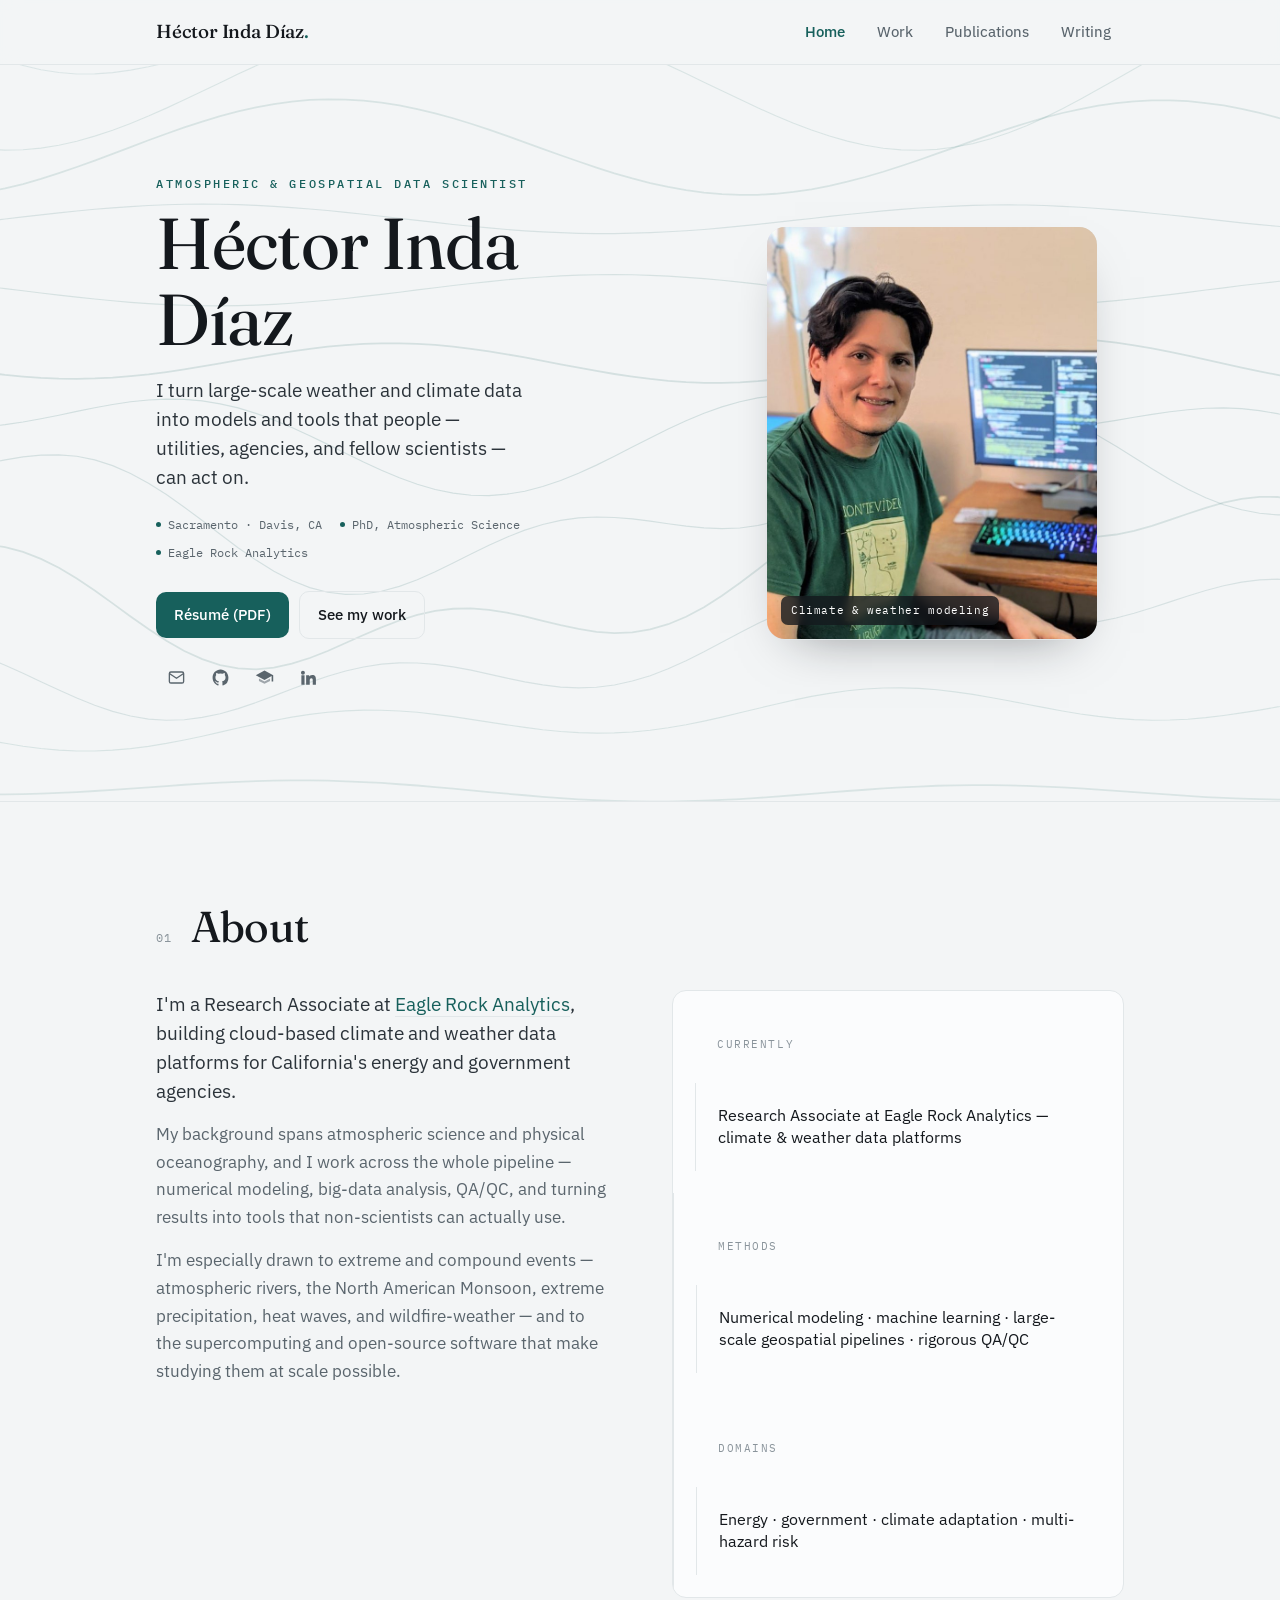
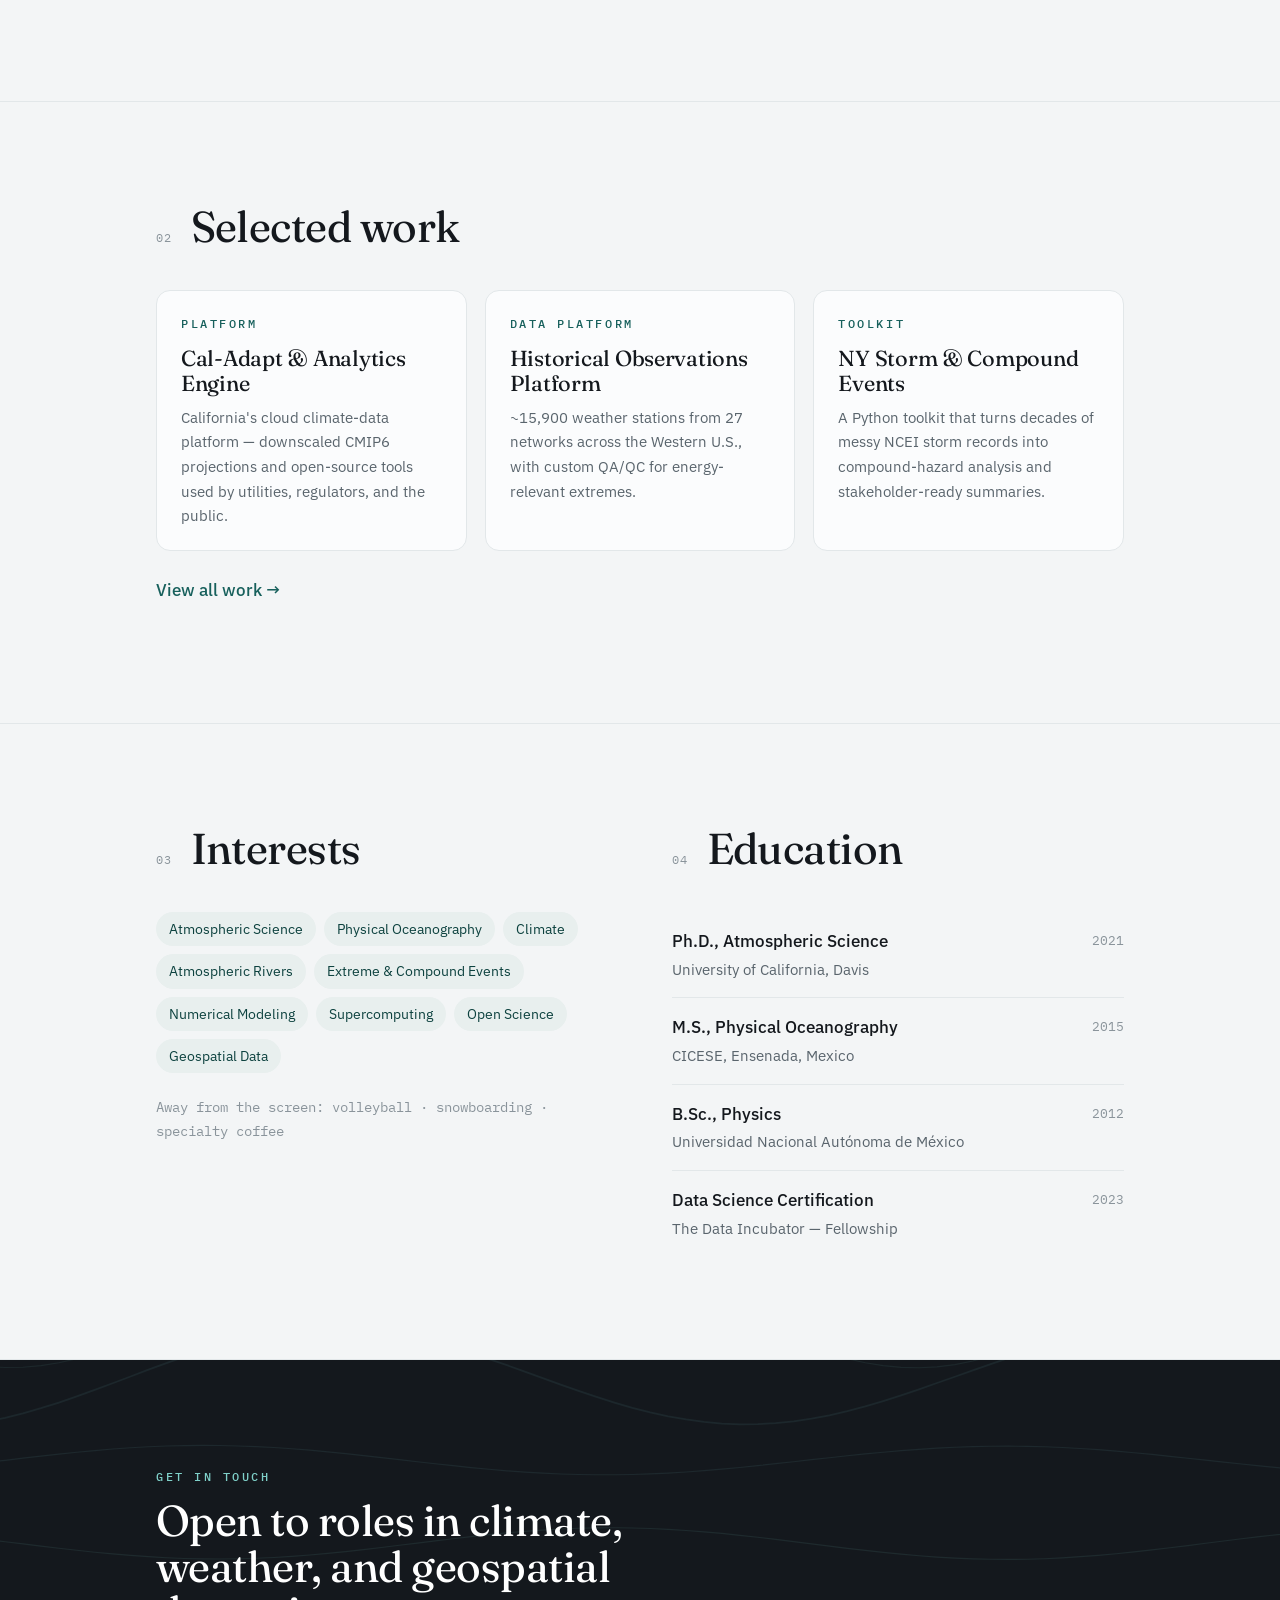
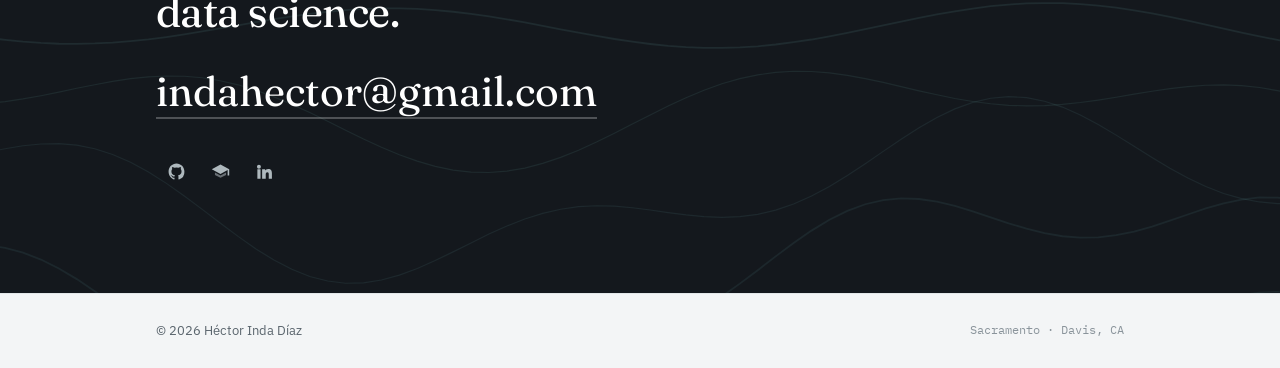
==== index.html @ b04f6b00 "Initial commit: personal site" ====
<!DOCTYPE html>
<html lang="en">
<head>
<meta charset="utf-8">
<meta name="viewport" content="width=device-width, initial-scale=1">
<title>Héctor Inda Díaz — Atmospheric &amp; Geospatial Data Scientist</title>
<meta name="description" content="Héctor Inda Díaz is an atmospheric and geospatial data scientist building climate and weather data platforms, numerical models, and decision tools.">
<link rel="icon" href="assets/favicon.png">
<link rel="preconnect" href="https://fonts.googleapis.com">
<link rel="preconnect" href="https://fonts.gstatic.com" crossorigin>
<link href="https://fonts.googleapis.com/css2?family=Fraunces:opsz,wght@9..144,380;9..144,460;9..144,560&family=IBM+Plex+Mono:wght@400;500&family=IBM+Plex+Sans:wght@400;450;500;600&display=swap" rel="stylesheet">
<script>document.documentElement.classList.add('js');</script>
<link rel="stylesheet" href="styles.css">
</head>
<body>
<a class="skip" href="#main">Skip to content</a>

<header class="nav">
  <div class="nav-in">
    <a class="brand" href="index.html">Héctor Inda Díaz<span class="dot">.</span></a>
    <button class="nav-toggle" aria-label="Menu" aria-expanded="false" aria-controls="navlinks"><span></span></button>
    <nav><ul class="nav-links" id="navlinks">
      <li><a href="index.html">Home</a></li>
      <li><a href="work.html">Work</a></li>
      <li><a href="publications.html">Publications</a></li>
      <li><a href="writing.html">Writing</a></li>
    </ul></nav>
  </div>
</header>

<main id="main">

  <!-- HERO -->
  <section class="hero">
    <svg class="hero-contours js-contours" data-stroke="#17605c" data-opacity="0.15" data-lines="15" aria-hidden="true"></svg>
    <div class="wrap hero-in">
      <div class="hero-copy">
        <span class="eyebrow">Atmospheric &amp; Geospatial Data Scientist</span>
        <h1>Héctor Inda Díaz</h1>
        <p class="lead">I turn large-scale weather and climate data into models and tools that people — utilities, agencies, and fellow scientists — can act on.</p>
        <div class="hero-meta">
          <span>Sacramento · Davis, CA</span>
          <span>PhD, Atmospheric Science</span>
          <span>Eagle Rock Analytics</span>
        </div>
        <div class="actions">
          <a class="btn btn-primary" href="assets/Resume_IndaDiaz.pdf" target="_blank" rel="noopener">Résumé (PDF)</a>
          <a class="btn btn-ghost" href="work.html">See my work</a>
        </div>
        <div class="iconrow">
          <a href="mailto:indahector@gmail.com" aria-label="Email" title="Email">
            <svg viewBox="0 0 24 24" fill="none" stroke="currentColor" stroke-width="1.7"><rect x="3" y="5" width="18" height="14" rx="2"/><path d="m3 7 9 6 9-6"/></svg>
          </a>
          <a href="https://github.com/indahector" target="_blank" rel="noopener" aria-label="GitHub" title="GitHub">
            <svg viewBox="0 0 24 24" fill="currentColor"><path d="M12 2C6.48 2 2 6.58 2 12.25c0 4.53 2.87 8.37 6.84 9.73.5.1.68-.22.68-.49 0-.24-.01-.88-.01-1.73-2.78.62-3.37-1.37-3.37-1.37-.46-1.18-1.11-1.5-1.11-1.5-.91-.64.07-.62.07-.62 1 .07 1.53 1.06 1.53 1.06.89 1.57 2.34 1.12 2.91.86.09-.66.35-1.12.63-1.38-2.22-.26-4.56-1.14-4.56-5.07 0-1.12.39-2.03 1.03-2.75-.1-.26-.45-1.3.1-2.71 0 0 .84-.28 2.75 1.05a9.3 9.3 0 0 1 5 0c1.91-1.33 2.75-1.05 2.75-1.05.55 1.41.2 2.45.1 2.71.64.72 1.03 1.63 1.03 2.75 0 3.94-2.34 4.81-4.57 5.06.36.32.68.94.68 1.9 0 1.37-.01 2.48-.01 2.82 0 .27.18.6.69.49A10.02 10.02 0 0 0 22 12.25C22 6.58 17.52 2 12 2Z"/></svg>
          </a>
          <a href="https://scholar.google.com/citations?user=MBdNFm0AAAAJ" target="_blank" rel="noopener" aria-label="Google Scholar" title="Google Scholar">
            <svg viewBox="0 0 24 24" fill="currentColor"><path d="M12 3 1 9l11 6 9-4.91V17h2V9L12 3Z"/><path d="M5 13.18v3.32L12 20l7-3.5v-3.32L12 17l-7-3.82Z" opacity=".55"/></svg>
          </a>
          <a href="https://www.linkedin.com/in/indahector" target="_blank" rel="noopener" aria-label="LinkedIn" title="LinkedIn">
            <svg viewBox="0 0 24 24" fill="currentColor"><path d="M4.98 3.5a2.5 2.5 0 1 1 0 5 2.5 2.5 0 0 1 0-5ZM3 9h4v12H3V9Zm6 0h3.8v1.64h.05c.53-.95 1.83-1.95 3.76-1.95 4.02 0 4.76 2.5 4.76 5.76V21h-4v-5.3c0-1.27-.02-2.9-1.77-2.9-1.77 0-2.04 1.38-2.04 2.8V21H9V9Z"/></svg>
          </a>
        </div>
      </div>
      <div class="portrait">
        <div class="portrait-frame">
          <img src="assets/hector.jpg" alt="Héctor Inda Díaz at his workstation with atmospheric data on screen" width="720" height="900">
          <span class="tag">Climate &amp; weather modeling</span>
        </div>
      </div>
    </div>
  </section>

  <!-- ABOUT -->
  <section class="section" id="about">
    <div class="wrap">
      <div class="sec-head reveal"><span class="idx">01</span><h2>About</h2></div>
      <div class="two-up">
        <div class="reveal">
          <p class="lead" style="max-width:46ch;color:#2b333a">I'm a Research Associate at <a href="https://www.eaglerockanalytics.com/" target="_blank" rel="noopener" style="color:var(--current);text-decoration:none;border-bottom:1px solid var(--mist)">Eagle Rock Analytics</a>, building cloud-based climate and weather data platforms for California's energy and government agencies.</p>
          <p style="color:var(--slate);margin-top:6px">My background spans atmospheric science and physical oceanography, and I work across the whole pipeline — numerical modeling, big-data analysis, QA/QC, and turning results into tools that non-scientists can actually use.</p>
          <p style="color:var(--slate)">I'm especially drawn to extreme and compound events — atmospheric rivers, the North American Monsoon, extreme precipitation, heat waves, and wildfire-weather — and to the supercomputing and open-source software that make studying them at scale possible.</p>
        </div>
        <div class="reveal">
          <div class="focus-list" style="grid-template-columns:1fr">
            <div>
              <div class="k">Currently</div>
              <div class="v">Research Associate at Eagle Rock Analytics — climate &amp; weather data platforms</div>
            </div>
            <div>
              <div class="k">Methods</div>
              <div class="v">Numerical modeling · machine learning · large-scale geospatial pipelines · rigorous QA/QC</div>
            </div>
            <div>
              <div class="k">Domains</div>
              <div class="v">Energy · government · climate adaptation · multi-hazard risk</div>
            </div>
          </div>
        </div>
      </div>
    </div>
  </section>

  <!-- SELECTED WORK -->
  <section class="section" id="work">
    <div class="wrap">
      <div class="sec-head reveal"><span class="idx">02</span><h2>Selected work</h2></div>
      <div class="grid cols-3">
        <a class="card reveal" href="work.html#cal-adapt" style="text-decoration:none">
          <span class="eyebrow">Platform</span>
          <h3>Cal-Adapt &amp; Analytics Engine</h3>
          <p>California's cloud climate-data platform — downscaled CMIP6 projections and open-source tools used by utilities, regulators, and the public.</p>
        </a>
        <a class="card reveal" href="work.html#hist-obs" style="text-decoration:none">
          <span class="eyebrow">Data platform</span>
          <h3>Historical Observations Platform</h3>
          <p>~15,900 weather stations from 27 networks across the Western U.S., with custom QA/QC for energy-relevant extremes.</p>
        </a>
        <a class="card reveal" href="work.html#nyserda" style="text-decoration:none">
          <span class="eyebrow">Toolkit</span>
          <h3>NY Storm &amp; Compound Events</h3>
          <p>A Python toolkit that turns decades of messy NCEI storm records into compound-hazard analysis and stakeholder-ready summaries.</p>
        </a>
      </div>
      <p style="margin-top:26px" class="reveal"><a href="work.html" style="color:var(--current);text-decoration:none;font-weight:500">View all work →</a></p>
    </div>
  </section>

  <!-- INTERESTS + EDUCATION -->
  <section class="section">
    <div class="wrap two-up">
      <div class="reveal">
        <div class="sec-head"><span class="idx">03</span><h2>Interests</h2></div>
        <div class="tags">
          <span class="tag">Atmospheric Science</span>
          <span class="tag">Physical Oceanography</span>
          <span class="tag">Climate</span>
          <span class="tag">Atmospheric Rivers</span>
          <span class="tag">Extreme &amp; Compound Events</span>
          <span class="tag">Numerical Modeling</span>
          <span class="tag">Supercomputing</span>
          <span class="tag">Open Science</span>
          <span class="tag">Geospatial Data</span>
        </div>
        <p style="color:var(--slate-soft);font-size:.9rem;margin-top:22px" class="mono">Away from the screen: volleyball · snowboarding · specialty coffee</p>
      </div>
      <div class="reveal">
        <div class="sec-head"><span class="idx">04</span><h2>Education</h2></div>
        <div class="deflist">
          <div class="edu-item"><div><div class="deg">Ph.D., Atmospheric Science</div><div class="org">University of California, Davis</div></div><div class="yr">2021</div></div>
          <div class="edu-item"><div><div class="deg">M.S., Physical Oceanography</div><div class="org">CICESE, Ensenada, Mexico</div></div><div class="yr">2015</div></div>
          <div class="edu-item"><div><div class="deg">B.Sc., Physics</div><div class="org">Universidad Nacional Autónoma de México</div></div><div class="yr">2012</div></div>
          <div class="edu-item"><div><div class="deg">Data Science Certification</div><div class="org">The Data Incubator — Fellowship</div></div><div class="yr">2023</div></div>
        </div>
      </div>
    </div>
  </section>

  <!-- CONTACT -->
  <section class="section contact">
    <svg class="hero-contours js-contours" data-stroke="#7fd0c9" data-opacity="0.10" data-lines="13" aria-hidden="true"></svg>
    <div class="wrap" style="position:relative;z-index:2">
      <span class="eyebrow">Get in touch</span>
      <h2 style="margin:.5rem 0 1.4rem;max-width:18ch">Open to roles in climate, weather, and geospatial data science.</h2>
      <a class="maillink" href="mailto:indahector@gmail.com">indahector@gmail.com</a>
      <div class="iconrow" style="margin-top:26px">
        <a href="https://github.com/indahector" target="_blank" rel="noopener" aria-label="GitHub" title="GitHub"><svg viewBox="0 0 24 24" fill="currentColor"><path d="M12 2C6.48 2 2 6.58 2 12.25c0 4.53 2.87 8.37 6.84 9.73.5.1.68-.22.68-.49 0-.24-.01-.88-.01-1.73-2.78.62-3.37-1.37-3.37-1.37-.46-1.18-1.11-1.5-1.11-1.5-.91-.64.07-.62.07-.62 1 .07 1.53 1.06 1.53 1.06.89 1.57 2.34 1.12 2.91.86.09-.66.35-1.12.63-1.38-2.22-.26-4.56-1.14-4.56-5.07 0-1.12.39-2.03 1.03-2.75-.1-.26-.45-1.3.1-2.71 0 0 .84-.28 2.75 1.05a9.3 9.3 0 0 1 5 0c1.91-1.33 2.75-1.05 2.75-1.05.55 1.41.2 2.45.1 2.71.64.72 1.03 1.63 1.03 2.75 0 3.94-2.34 4.81-4.57 5.06.36.32.68.94.68 1.9 0 1.37-.01 2.48-.01 2.82 0 .27.18.6.69.49A10.02 10.02 0 0 0 22 12.25C22 6.58 17.52 2 12 2Z"/></svg></a>
        <a href="https://scholar.google.com/citations?user=MBdNFm0AAAAJ" target="_blank" rel="noopener" aria-label="Google Scholar" title="Google Scholar"><svg viewBox="0 0 24 24" fill="currentColor"><path d="M12 3 1 9l11 6 9-4.91V17h2V9L12 3Z"/><path d="M5 13.18v3.32L12 20l7-3.5v-3.32L12 17l-7-3.82Z" opacity=".55"/></svg></a>
        <a href="https://www.linkedin.com/in/indahector" target="_blank" rel="noopener" aria-label="LinkedIn" title="LinkedIn"><svg viewBox="0 0 24 24" fill="currentColor"><path d="M4.98 3.5a2.5 2.5 0 1 1 0 5 2.5 2.5 0 0 1 0-5ZM3 9h4v12H3V9Zm6 0h3.8v1.64h.05c.53-.95 1.83-1.95 3.76-1.95 4.02 0 4.76 2.5 4.76 5.76V21h-4v-5.3c0-1.27-.02-2.9-1.77-2.9-1.77 0-2.04 1.38-2.04 2.8V21H9V9Z"/></svg></a>
      </div>
    </div>
  </section>
</main>

<footer class="foot">
  <div class="wrap foot-in">
    <span>© <span data-year>2025</span> Héctor Inda Díaz</span>
    <span class="mono">Sacramento · Davis, CA</span>
  </div>
</footer>

<script src="script.js"></script>
</body>
</html>
---- styles.css ----
/* =========================================================================
   Héctor Inda Díaz — personal site
   Design: minimal/elegant, atmospheric. Signature = contour isolines.
   Type: Fraunces (display) · IBM Plex Sans (body) · IBM Plex Mono (labels)
   ========================================================================= */

:root{
  --ink:#14181d;
  --haze:#f3f5f6;        /* cool off-white page bg */
  --paper:#fbfcfd;       /* cards */
  --mist:#e2e7e9;        /* hairlines / fills */
  --slate:#5a656d;       /* secondary text */
  --slate-soft:#8a949b;  /* tertiary */
  --current:#17605c;     /* deep teal accent */
  --current-deep:#0d423f;
  --current-wash:#e8efee;

  --maxw:1080px;
  --gutter:clamp(20px, 5vw, 56px);

  --serif:"Fraunces", Georgia, "Times New Roman", serif;
  --sans:"IBM Plex Sans", system-ui, -apple-system, Segoe UI, Roboto, sans-serif;
  --mono:"IBM Plex Mono", ui-monospace, SFMono-Regular, Menlo, monospace;

  --r:14px;
  --ease:cubic-bezier(.22,.61,.36,1);
}

*,*::before,*::after{box-sizing:border-box}
html{-webkit-text-size-adjust:100%}
body{
  margin:0;
  background:var(--haze);
  color:var(--ink);
  font-family:var(--sans);
  font-size:clamp(15px,1.02vw + 12px,17px);
  line-height:1.62;
  font-feature-settings:"kern","liga";
  -webkit-font-smoothing:antialiased;
  text-rendering:optimizeLegibility;
}
img{max-width:100%;display:block}
a{color:inherit}

/* ---------- type ---------- */
h1,h2,h3{font-family:var(--serif);font-weight:430;line-height:1.06;letter-spacing:-.012em;margin:0}
h1{font-size:clamp(2.6rem,6.2vw,4.5rem)}
h2{font-size:clamp(1.9rem,3.6vw,2.7rem)}
h3{font-size:clamp(1.18rem,1.7vw,1.42rem);line-height:1.18}
p{margin:0 0 1rem}
.lead{font-size:clamp(1.12rem,1.5vw,1.4rem);line-height:1.5;color:#2b333a;max-width:34ch}

.eyebrow{
  font-family:var(--mono);
  font-size:.72rem;letter-spacing:.22em;text-transform:uppercase;
  color:var(--current);font-weight:500;
}
.mono{font-family:var(--mono)}

/* ---------- layout ---------- */
.wrap{max-width:var(--maxw);margin-inline:auto;padding-inline:var(--gutter)}
.section{padding-block:clamp(56px,8vw,108px);position:relative}
.section + .section{border-top:1px solid var(--mist)}

.sec-head{display:flex;align-items:baseline;gap:18px;margin-bottom:40px}
.sec-head .idx{font-family:var(--mono);font-size:.78rem;color:var(--slate-soft);letter-spacing:.1em;padding-top:.4em}
.sec-head h2{flex:1}

/* ---------- skip link + focus ---------- */
.skip{position:absolute;left:-9999px;top:0;background:var(--ink);color:#fff;padding:10px 16px;border-radius:0 0 8px 0;z-index:200}
.skip:focus{left:0}
a:focus-visible,button:focus-visible{outline:2.5px solid var(--current);outline-offset:3px;border-radius:3px}

/* ---------- nav ---------- */
.nav{position:sticky;top:0;z-index:100;background:color-mix(in srgb,var(--haze) 86%,transparent);backdrop-filter:blur(10px);border-bottom:1px solid var(--mist)}
.nav-in{display:flex;align-items:center;justify-content:space-between;height:64px;max-width:var(--maxw);margin-inline:auto;padding-inline:var(--gutter)}
.brand{font-family:var(--serif);font-size:1.18rem;letter-spacing:-.01em;text-decoration:none;font-weight:480}
.brand .dot{color:var(--current)}
.nav-links{display:flex;gap:6px;align-items:center;list-style:none;margin:0;padding:0}
.nav-links a{
  text-decoration:none;font-size:.92rem;color:var(--slate);
  padding:8px 13px;border-radius:8px;transition:color .2s,background .2s;
  font-weight:450;
}
.nav-links a:hover{color:var(--ink);background:var(--current-wash)}
.nav-links a.active{color:var(--current);font-weight:520}
.nav-toggle{display:none;background:none;border:1px solid var(--mist);border-radius:9px;width:42px;height:38px;cursor:pointer;align-items:center;justify-content:center}
.nav-toggle span{display:block;width:18px;height:1.6px;background:var(--ink);position:relative}
.nav-toggle span::before,.nav-toggle span::after{content:"";position:absolute;left:0;width:18px;height:1.6px;background:var(--ink)}
.nav-toggle span::before{top:-6px}.nav-toggle span::after{top:6px}

/* ---------- hero ---------- */
.hero{position:relative;overflow:clip;border-bottom:1px solid var(--mist)}
.hero-contours{position:absolute;inset:0;width:100%;height:100%;z-index:0;pointer-events:none}
.hero-in{position:relative;z-index:2;display:grid;grid-template-columns:1.15fr .85fr;gap:clamp(28px,5vw,72px);align-items:center;
  padding-block:clamp(54px,9vw,104px)}
.hero-copy{max-width:38ch}
.hero-copy h1{margin:.5rem 0 1.2rem}
.hero-meta{display:flex;flex-wrap:wrap;gap:8px 18px;font-family:var(--mono);font-size:.78rem;color:var(--slate);margin:1.4rem 0 1.8rem}
.hero-meta span{display:inline-flex;align-items:center;gap:7px}
.hero-meta span::before{content:"";width:5px;height:5px;border-radius:50%;background:var(--current)}

.actions{display:flex;flex-wrap:wrap;gap:10px;align-items:center}
.btn{display:inline-flex;align-items:center;gap:8px;text-decoration:none;font-size:.92rem;font-weight:500;
  padding:11px 18px;border-radius:10px;transition:transform .2s var(--ease),background .2s,border-color .2s,color .2s}
.btn-primary{background:var(--current);color:#fff}
.btn-primary:hover{background:var(--current-deep);transform:translateY(-1px)}
.btn-ghost{background:transparent;border:1px solid var(--mist);color:var(--ink)}
.btn-ghost:hover{border-color:var(--current);color:var(--current);transform:translateY(-1px)}

.iconrow{display:flex;gap:4px;margin-top:18px}
.iconrow a{display:inline-flex;align-items:center;justify-content:center;width:40px;height:40px;border-radius:9px;color:var(--slate);text-decoration:none;transition:color .2s,background .2s}
.iconrow a:hover{color:var(--current);background:var(--current-wash)}
.iconrow svg{width:19px;height:19px}

/* portrait */
.portrait{position:relative;justify-self:center}
.portrait-frame{position:relative;width:min(330px,80vw);aspect-ratio:4/5;border-radius:18px;overflow:hidden;
  box-shadow:0 1px 0 var(--mist),0 22px 50px -28px rgba(20,24,29,.5);background:var(--mist)}
.portrait-frame img{width:100%;height:100%;object-fit:cover}
.portrait .tag{position:absolute;left:14px;bottom:14px;z-index:3;background:color-mix(in srgb,var(--ink) 78%,transparent);
  color:#fff;font-family:var(--mono);font-size:.66rem;letter-spacing:.06em;padding:6px 10px;border-radius:7px;backdrop-filter:blur(4px)}

/* ---------- generic cards / grids ---------- */
.grid{display:grid;gap:18px}
.grid.cols-2{grid-template-columns:repeat(2,1fr)}
.grid.cols-3{grid-template-columns:repeat(3,1fr)}

.card{background:var(--paper);border:1px solid var(--mist);border-radius:var(--r);padding:24px 24px 22px;transition:border-color .25s,transform .25s var(--ease),box-shadow .25s}
.card:hover{border-color:#cdd6d8;transform:translateY(-2px);box-shadow:0 18px 40px -30px rgba(20,24,29,.5)}
.card .eyebrow{display:block;margin-bottom:12px}
.card h3{margin-bottom:8px}
.card p{color:var(--slate);font-size:.95rem;margin-bottom:0}

/* focus strip on home */
.focus-list{display:grid;grid-template-columns:repeat(3,1fr);gap:0;border:1px solid var(--mist);border-radius:var(--r);overflow:hidden;background:var(--paper)}
.focus-list div{padding:22px 22px}
.focus-list div + div{border-left:1px solid var(--mist)}
.focus-list .k{font-family:var(--mono);font-size:.7rem;letter-spacing:.14em;text-transform:uppercase;color:var(--slate-soft);margin-bottom:8px}
.focus-list .v{font-size:.98rem;color:var(--ink);line-height:1.4}

/* chips */
.chips{display:flex;flex-wrap:wrap;gap:7px;margin-top:14px}
.chip{font-family:var(--mono);font-size:.72rem;color:var(--slate);background:var(--haze);border:1px solid var(--mist);padding:4px 9px;border-radius:999px}

/* interests + education two-up */
.two-up{display:grid;grid-template-columns:1fr 1fr;gap:clamp(28px,5vw,64px)}
.deflist{margin:0}
.edu-item{display:flex;justify-content:space-between;gap:16px;padding:16px 0;border-top:1px solid var(--mist)}
.edu-item:first-child{border-top:none}
.edu-item .deg{font-weight:500}
.edu-item .org{color:var(--slate);font-size:.92rem;margin-top:2px}
.edu-item .yr{font-family:var(--mono);font-size:.8rem;color:var(--slate-soft);white-space:nowrap;padding-top:3px}

.tags{display:flex;flex-wrap:wrap;gap:8px}
.tag{font-size:.86rem;color:var(--current-deep);background:var(--current-wash);border-radius:999px;padding:6px 13px}

/* ---------- work entries ---------- */
.work-entry{display:grid;grid-template-columns:160px 1fr;gap:clamp(18px,3vw,40px);padding:30px 0;border-top:1px solid var(--mist)}
.work-entry:first-of-type{border-top:none}
.work-entry .meta .role{font-family:var(--mono);font-size:.72rem;letter-spacing:.1em;text-transform:uppercase;color:var(--current);margin-bottom:6px}
.work-entry .meta .org{font-size:.9rem;color:var(--slate)}
.work-entry .meta .yr{font-family:var(--mono);font-size:.78rem;color:var(--slate-soft);margin-top:4px}
.work-entry h3{margin-bottom:10px}
.work-entry .body p{color:var(--slate);font-size:.97rem}
.work-entry .links{display:flex;gap:16px;margin-top:12px;flex-wrap:wrap}
.work-entry .links a{font-size:.86rem;color:var(--current);text-decoration:none;border-bottom:1px solid transparent;transition:border-color .2s}
.work-entry .links a:hover{border-color:var(--current)}

/* ---------- publications ---------- */
.pub{display:grid;grid-template-columns:64px 1fr;gap:22px;padding:26px 0;border-top:1px solid var(--mist)}
.pub:first-of-type{border-top:none}
.pub .yr{font-family:var(--mono);font-size:.9rem;color:var(--current);padding-top:3px}
.pub .ttl{font-family:var(--serif);font-size:1.16rem;line-height:1.28;margin-bottom:6px}
.pub .authors{font-size:.92rem;color:var(--slate);margin-bottom:4px}
.pub .venue{font-size:.88rem;color:var(--slate-soft);font-style:italic}
.pub .links{margin-top:10px}
.pub .links a{font-family:var(--mono);font-size:.78rem;color:var(--current);text-decoration:none;border-bottom:1px solid var(--mist)}
.pub .links a:hover{border-color:var(--current)}
.pub .me{color:var(--ink);font-weight:600}

/* ---------- writing ---------- */
.note-card{display:block;text-decoration:none;background:var(--paper);border:1px solid var(--mist);border-radius:var(--r);padding:26px;transition:border-color .25s,transform .25s var(--ease)}
.note-card:hover{border-color:var(--current);transform:translateY(-2px)}
.note-card .k{font-family:var(--mono);font-size:.7rem;letter-spacing:.12em;text-transform:uppercase;color:var(--slate-soft);margin-bottom:14px;display:flex;justify-content:space-between}
.note-card h3{margin-bottom:8px}
.note-card p{color:var(--slate);font-size:.95rem;margin:0}
.callout{background:var(--current-wash);border:1px solid color-mix(in srgb,var(--current) 22%,var(--mist));border-radius:var(--r);padding:22px 24px;color:var(--current-deep);font-size:.96rem}

/* ---------- contact / footer ---------- */
.contact{background:var(--ink);color:var(--haze);position:relative;overflow:clip}
.contact .eyebrow{color:#7fd0c9}
.contact h2{color:#fff}
.contact a.maillink{font-family:var(--serif);font-size:clamp(1.6rem,4vw,2.6rem);color:#fff;text-decoration:none;border-bottom:2px solid rgba(255,255,255,.25);transition:border-color .25s}
.contact a.maillink:hover{border-color:#7fd0c9}
.contact .iconrow a{color:#aeb8bd}
.contact .iconrow a:hover{color:#fff;background:rgba(255,255,255,.08)}

.foot{border-top:1px solid var(--mist);background:var(--haze)}
.foot-in{display:flex;justify-content:space-between;gap:18px;flex-wrap:wrap;padding-block:26px;font-size:.82rem;color:var(--slate)}
.foot-in .mono{font-size:.76rem;color:var(--slate-soft)}

/* ---------- contour signature drift ---------- */
.js-contours{display:block}
.contour-group{transform-origin:center;animation:drift 26s ease-in-out infinite}
@keyframes drift{
  0%,100%{transform:translateX(-14px)}
  50%{transform:translateX(14px)}
}

/* ---------- reveal animation (progressive enhancement) ---------- */
.js .reveal{opacity:0;transform:translateY(16px);transition:opacity .7s var(--ease),transform .7s var(--ease)}
.js .reveal.in{opacity:1;transform:none}

/* ---------- responsive ---------- */
@media (max-width:860px){
  .hero-in{grid-template-columns:1fr;gap:38px}
  .portrait{order:-1;justify-self:start}
  .portrait-frame{width:min(280px,72vw)}
  .two-up{grid-template-columns:1fr;gap:34px}
  .grid.cols-3{grid-template-columns:1fr 1fr}
  .focus-list{grid-template-columns:1fr}
  .focus-list div + div{border-left:none;border-top:1px solid var(--mist)}
  .work-entry{grid-template-columns:1fr;gap:10px}
  .pub{grid-template-columns:1fr;gap:6px}
  .pub .yr{padding-top:0}
}
@media (max-width:600px){
  .nav-toggle{display:inline-flex}
  .nav-links{position:absolute;top:64px;left:0;right:0;flex-direction:column;align-items:stretch;gap:2px;
    background:var(--haze);border-bottom:1px solid var(--mist);padding:10px var(--gutter) 16px;display:none}
  .nav-links.open{display:flex}
  .nav-links a{padding:12px 12px}
  .grid.cols-2,.grid.cols-3{grid-template-columns:1fr}
}

@media (prefers-reduced-motion:reduce){
  *{animation:none!important;transition:none!important}
  .js .reveal{opacity:1;transform:none}
}
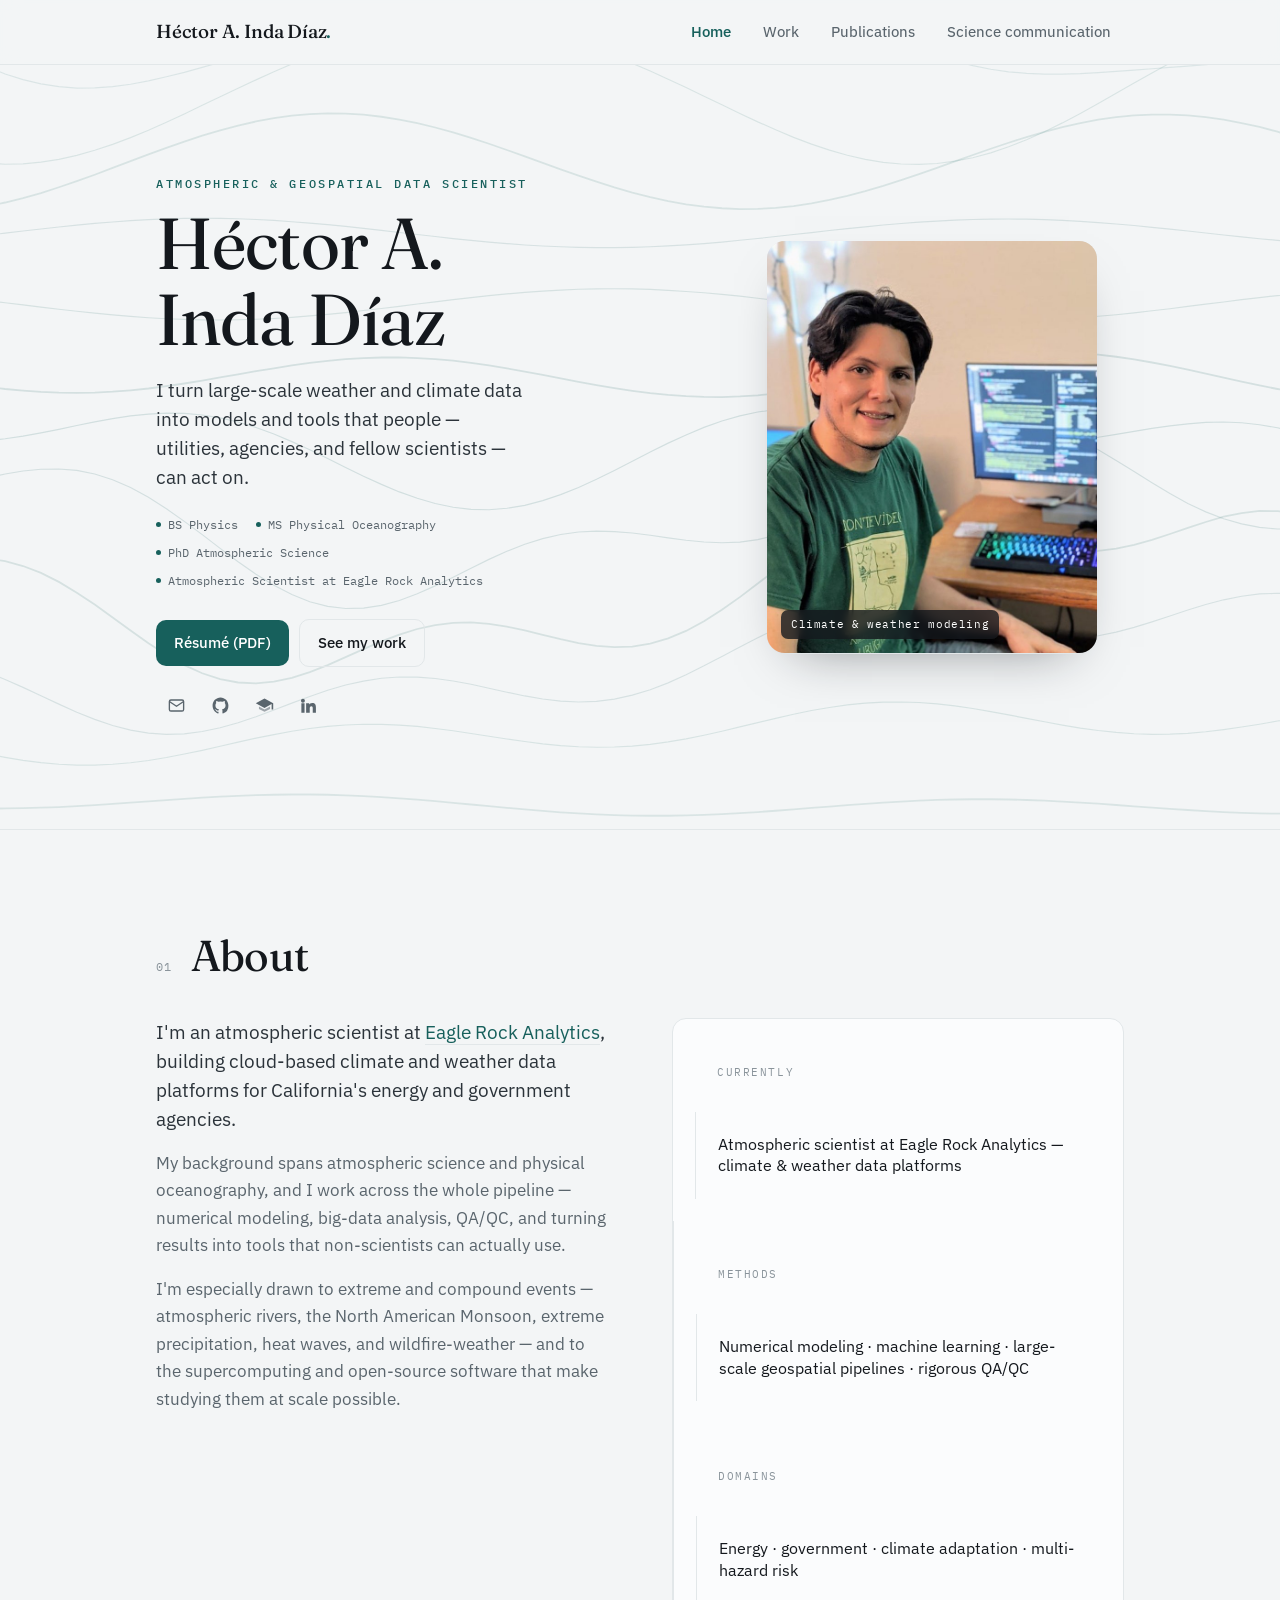
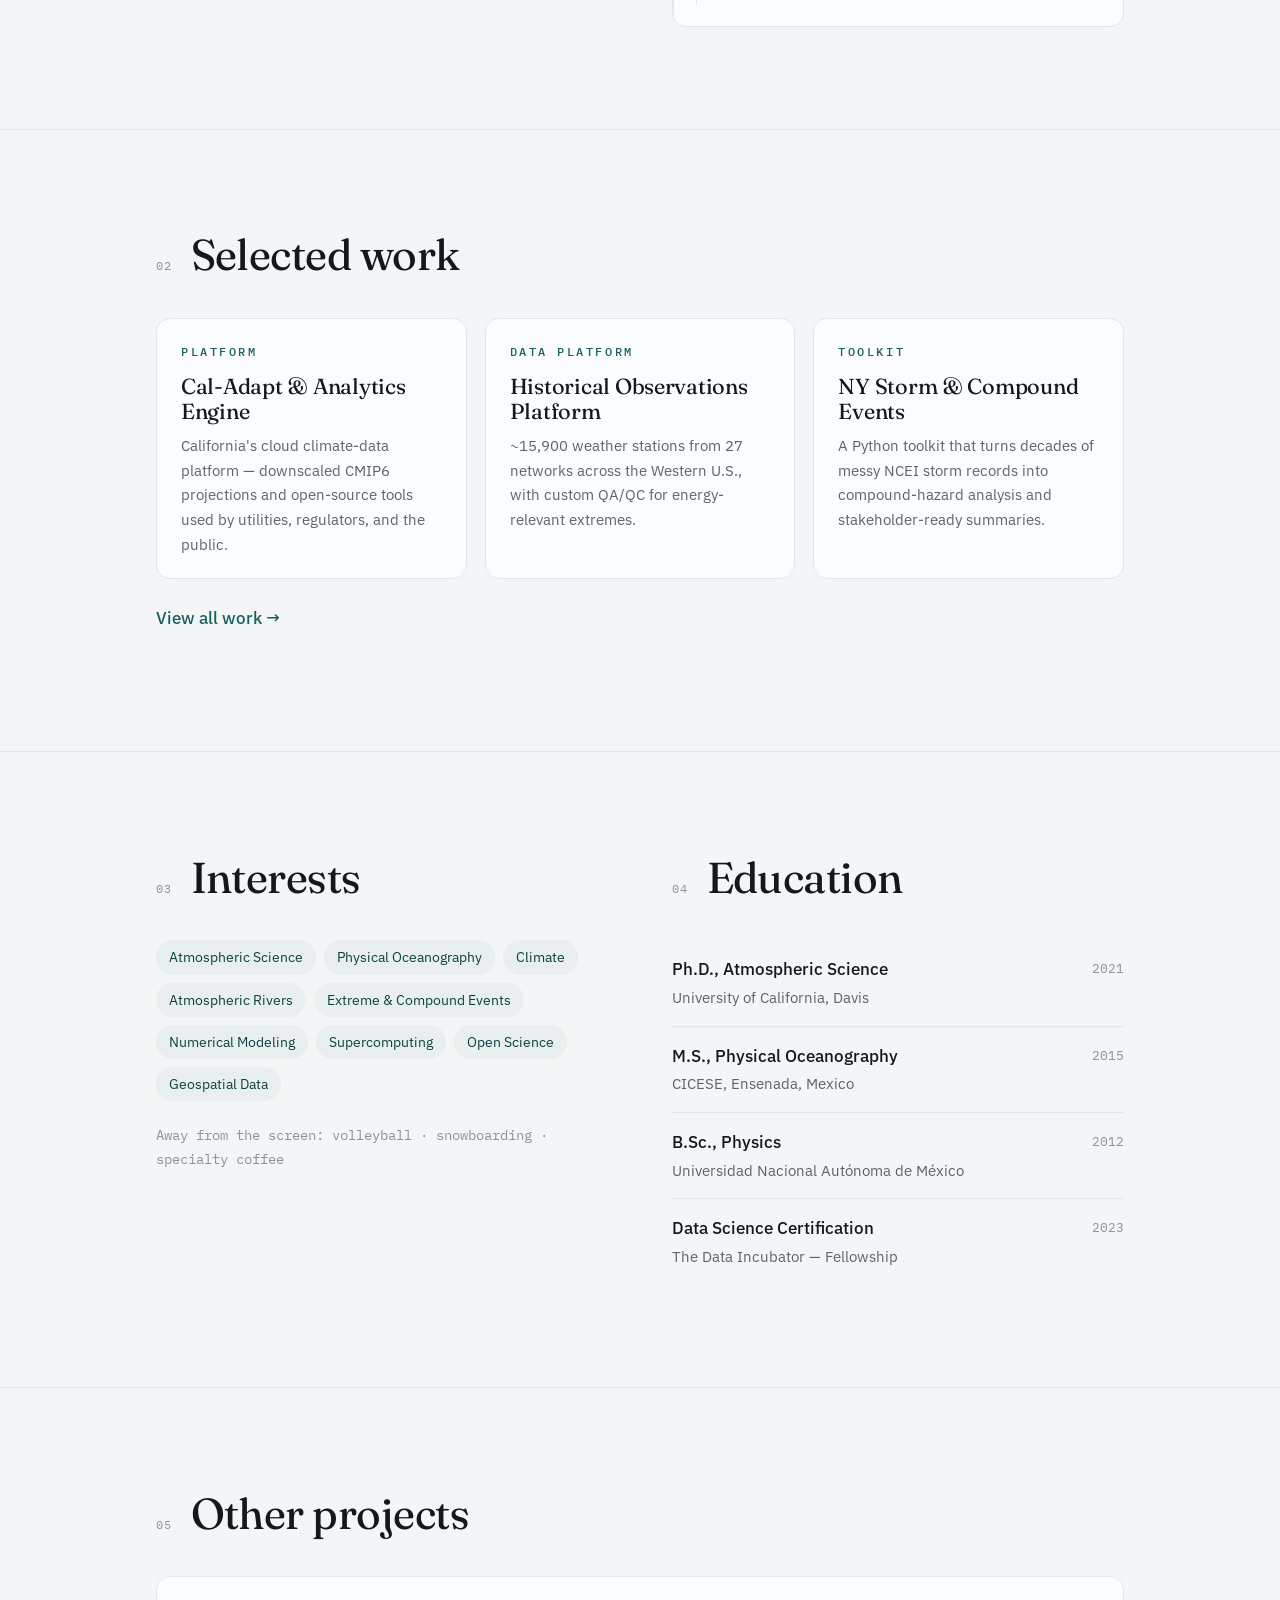
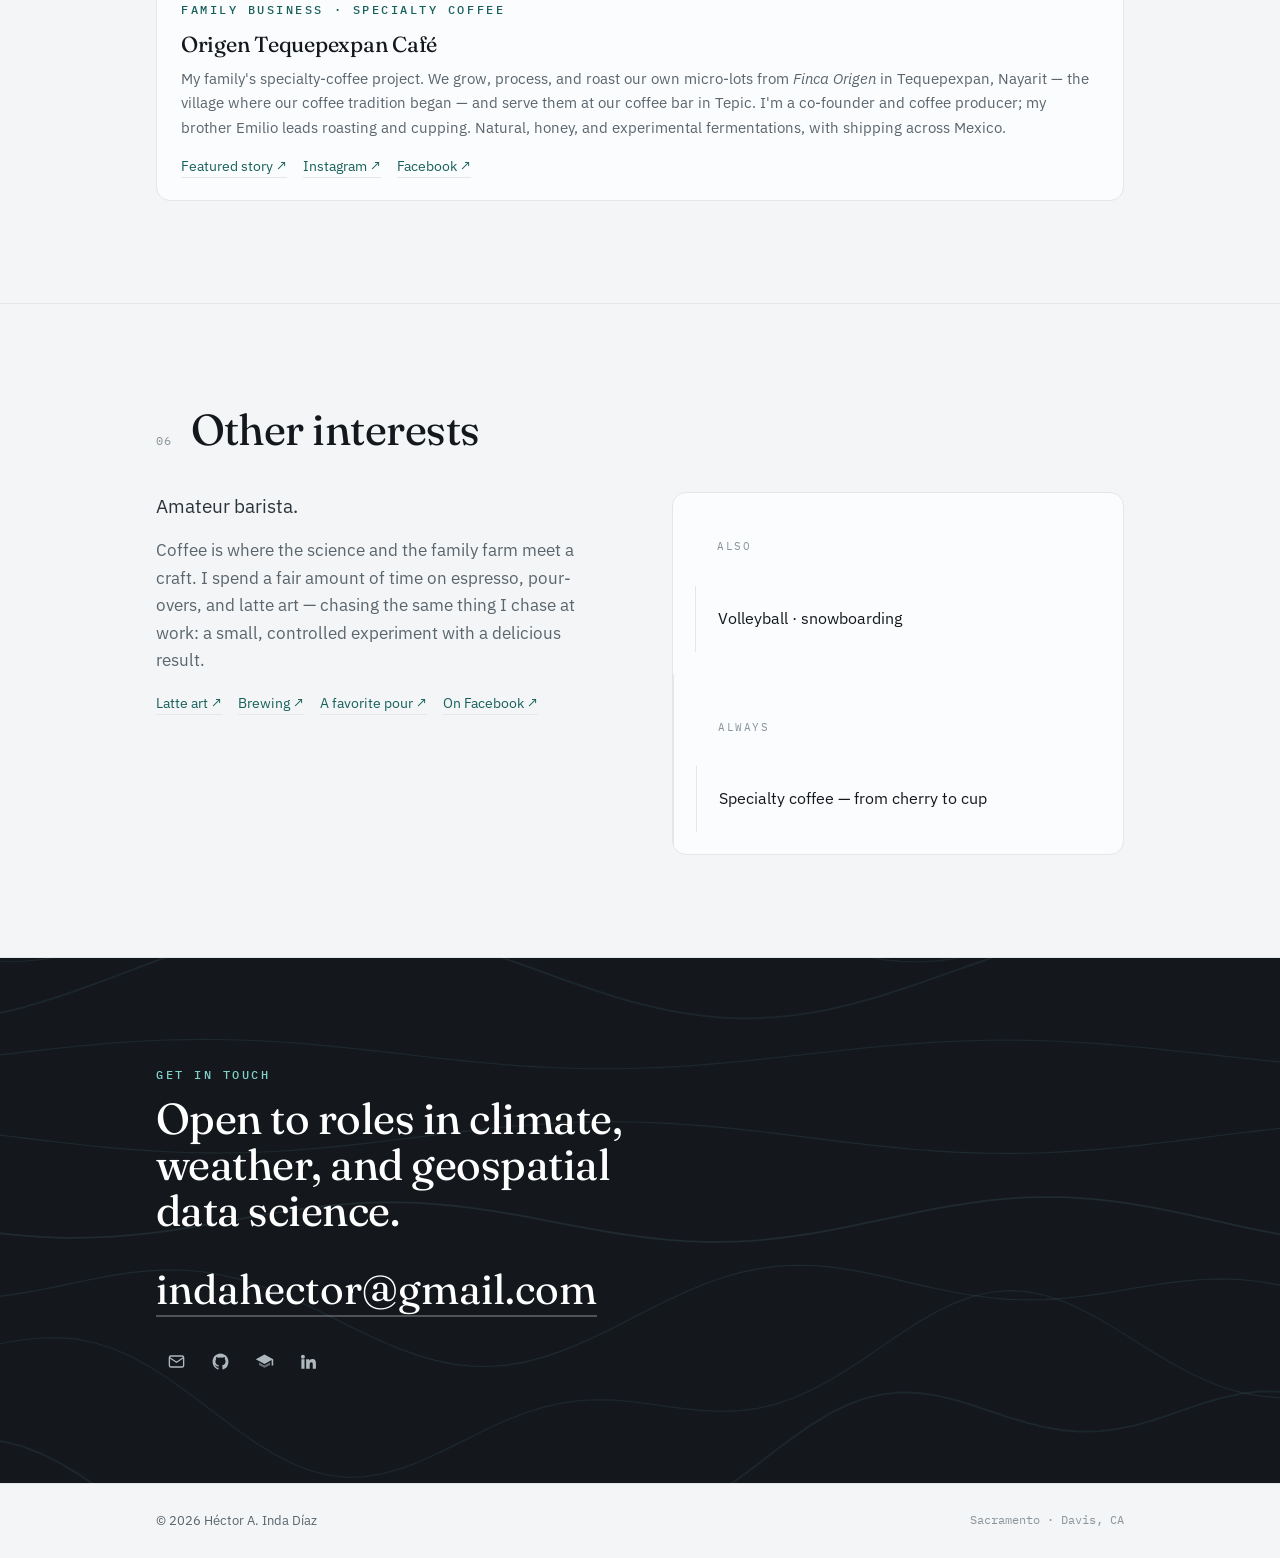
==== commit 45b10724: "Hide Spanish version for now (SHOW_ES = False)" ====
--- a/index.html
+++ b/index.html
@@ -3,8 +3,8 @@
 <head>
 <meta charset="utf-8">
 <meta name="viewport" content="width=device-width, initial-scale=1">
-<title>Héctor Inda Díaz — Atmospheric &amp; Geospatial Data Scientist</title>
-<meta name="description" content="Héctor Inda Díaz is an atmospheric and geospatial data scientist building climate and weather data platforms, numerical models, and decision tools.">
+<title>Héctor A. Inda Díaz — Atmospheric &amp; Geospatial Data Scientist</title>
+<meta name="description" content="Héctor A. Inda Díaz is an atmospheric and geospatial data scientist building climate and weather data platforms, numerical models, and decision tools.">
 <link rel="icon" href="assets/favicon.png">
 <link rel="preconnect" href="https://fonts.googleapis.com">
 <link rel="preconnect" href="https://fonts.gstatic.com" crossorigin>
@@ -17,130 +17,92 @@
 
 <header class="nav">
   <div class="nav-in">
-    <a class="brand" href="index.html">Héctor Inda Díaz<span class="dot">.</span></a>
-    <button class="nav-toggle" aria-label="Menu" aria-expanded="false" aria-controls="navlinks"><span></span></button>
-    <nav><ul class="nav-links" id="navlinks">
-      <li><a href="index.html">Home</a></li>
+    <a class="brand" href="index.html">Héctor A. Inda Díaz<span class="dot">.</span></a>
+    <div class="nav-right">
+      <nav><ul class="nav-links" id="navlinks">
+      <li><a href="index.html" class="active">Home</a></li>
       <li><a href="work.html">Work</a></li>
       <li><a href="publications.html">Publications</a></li>
-      <li><a href="writing.html">Writing</a></li>
-    </ul></nav>
+      <li><a href="writing.html">Science communication</a></li>
+      </ul></nav>
+      <button class="nav-toggle" aria-label="Menu" aria-expanded="false" aria-controls="navlinks"><span></span></button>
+    </div>
   </div>
 </header>
 
 <main id="main">
-
-  <!-- HERO -->
   <section class="hero">
     <svg class="hero-contours js-contours" data-stroke="#17605c" data-opacity="0.15" data-lines="15" aria-hidden="true"></svg>
     <div class="wrap hero-in">
       <div class="hero-copy">
         <span class="eyebrow">Atmospheric &amp; Geospatial Data Scientist</span>
-        <h1>Héctor Inda Díaz</h1>
+        <h1>Héctor A. Inda Díaz</h1>
         <p class="lead">I turn large-scale weather and climate data into models and tools that people — utilities, agencies, and fellow scientists — can act on.</p>
         <div class="hero-meta">
-          <span>Sacramento · Davis, CA</span>
-          <span>PhD, Atmospheric Science</span>
-          <span>Eagle Rock Analytics</span>
+          <span>BS Physics</span><span>MS Physical Oceanography</span><span>PhD Atmospheric Science</span><span>Atmospheric Scientist at Eagle Rock Analytics</span>
         </div>
         <div class="actions">
-          <a class="btn btn-primary" href="assets/Resume_IndaDiaz.pdf" target="_blank" rel="noopener">Résumé (PDF)</a>
+          <!-- <a class="btn btn-primary" href="assets/Resume_IndaDiaz.pdf" target="_blank" rel="noopener">Résumé (PDF)</a> -->
+          <a class="btn btn-primary" href="assets/0.pdf" target="_blank" rel="noopener">Résumé (PDF)</a>
           <a class="btn btn-ghost" href="work.html">See my work</a>
         </div>
-        <div class="iconrow">
-          <a href="mailto:indahector@gmail.com" aria-label="Email" title="Email">
-            <svg viewBox="0 0 24 24" fill="none" stroke="currentColor" stroke-width="1.7"><rect x="3" y="5" width="18" height="14" rx="2"/><path d="m3 7 9 6 9-6"/></svg>
-          </a>
-          <a href="https://github.com/indahector" target="_blank" rel="noopener" aria-label="GitHub" title="GitHub">
-            <svg viewBox="0 0 24 24" fill="currentColor"><path d="M12 2C6.48 2 2 6.58 2 12.25c0 4.53 2.87 8.37 6.84 9.73.5.1.68-.22.68-.49 0-.24-.01-.88-.01-1.73-2.78.62-3.37-1.37-3.37-1.37-.46-1.18-1.11-1.5-1.11-1.5-.91-.64.07-.62.07-.62 1 .07 1.53 1.06 1.53 1.06.89 1.57 2.34 1.12 2.91.86.09-.66.35-1.12.63-1.38-2.22-.26-4.56-1.14-4.56-5.07 0-1.12.39-2.03 1.03-2.75-.1-.26-.45-1.3.1-2.71 0 0 .84-.28 2.75 1.05a9.3 9.3 0 0 1 5 0c1.91-1.33 2.75-1.05 2.75-1.05.55 1.41.2 2.45.1 2.71.64.72 1.03 1.63 1.03 2.75 0 3.94-2.34 4.81-4.57 5.06.36.32.68.94.68 1.9 0 1.37-.01 2.48-.01 2.82 0 .27.18.6.69.49A10.02 10.02 0 0 0 22 12.25C22 6.58 17.52 2 12 2Z"/></svg>
-          </a>
-          <a href="https://scholar.google.com/citations?user=MBdNFm0AAAAJ" target="_blank" rel="noopener" aria-label="Google Scholar" title="Google Scholar">
-            <svg viewBox="0 0 24 24" fill="currentColor"><path d="M12 3 1 9l11 6 9-4.91V17h2V9L12 3Z"/><path d="M5 13.18v3.32L12 20l7-3.5v-3.32L12 17l-7-3.82Z" opacity=".55"/></svg>
-          </a>
-          <a href="https://www.linkedin.com/in/indahector" target="_blank" rel="noopener" aria-label="LinkedIn" title="LinkedIn">
-            <svg viewBox="0 0 24 24" fill="currentColor"><path d="M4.98 3.5a2.5 2.5 0 1 1 0 5 2.5 2.5 0 0 1 0-5ZM3 9h4v12H3V9Zm6 0h3.8v1.64h.05c.53-.95 1.83-1.95 3.76-1.95 4.02 0 4.76 2.5 4.76 5.76V21h-4v-5.3c0-1.27-.02-2.9-1.77-2.9-1.77 0-2.04 1.38-2.04 2.8V21H9V9Z"/></svg>
-          </a>
-        </div>
+        <div class="iconrow"><a href="mailto:indahector@gmail.com"  aria-label="Email" title="Email"><svg viewBox="0 0 24 24" fill="none" stroke="currentColor" stroke-width="1.7"><rect x="3" y="5" width="18" height="14" rx="2"/><path d="m3 7 9 6 9-6"/></svg></a><a href="https://github.com/indahector" target=_blank rel=noopener aria-label="GitHub" title="GitHub"><svg viewBox="0 0 24 24" fill="currentColor"><path d="M12 2C6.48 2 2 6.58 2 12.25c0 4.53 2.87 8.37 6.84 9.73.5.1.68-.22.68-.49 0-.24-.01-.88-.01-1.73-2.78.62-3.37-1.37-3.37-1.37-.46-1.18-1.11-1.5-1.11-1.5-.91-.64.07-.62.07-.62 1 .07 1.53 1.06 1.53 1.06.89 1.57 2.34 1.12 2.91.86.09-.66.35-1.12.63-1.38-2.22-.26-4.56-1.14-4.56-5.07 0-1.12.39-2.03 1.03-2.75-.1-.26-.45-1.3.1-2.71 0 0 .84-.28 2.75 1.05a9.3 9.3 0 0 1 5 0c1.91-1.33 2.75-1.05 2.75-1.05.55 1.41.2 2.45.1 2.71.64.72 1.03 1.63 1.03 2.75 0 3.94-2.34 4.81-4.57 5.06.36.32.68.94.68 1.9 0 1.37-.01 2.48-.01 2.82 0 .27.18.6.69.49A10.02 10.02 0 0 0 22 12.25C22 6.58 17.52 2 12 2Z"/></svg></a><a href="https://scholar.google.com/citations?user=MBdNFm0AAAAJ" target=_blank rel=noopener aria-label="Google Scholar" title="Google Scholar"><svg viewBox="0 0 24 24" fill="currentColor"><path d="M12 3 1 9l11 6 9-4.91V17h2V9L12 3Z"/><path d="M5 13.18v3.32L12 20l7-3.5v-3.32L12 17l-7-3.82Z" opacity=".55"/></svg></a><a href="https://www.linkedin.com/in/indahector" target=_blank rel=noopener aria-label="LinkedIn" title="LinkedIn"><svg viewBox="0 0 24 24" fill="currentColor"><path d="M4.98 3.5a2.5 2.5 0 1 1 0 5 2.5 2.5 0 0 1 0-5ZM3 9h4v12H3V9Zm6 0h3.8v1.64h.05c.53-.95 1.83-1.95 3.76-1.95 4.02 0 4.76 2.5 4.76 5.76V21h-4v-5.3c0-1.27-.02-2.9-1.77-2.9-1.77 0-2.04 1.38-2.04 2.8V21H9V9Z"/></svg></a></div>
       </div>
       <div class="portrait">
         <div class="portrait-frame">
-          <img src="assets/hector.jpg" alt="Héctor Inda Díaz at his workstation with atmospheric data on screen" width="720" height="900">
+          <img src="assets/hector.jpg" alt="Héctor A. Inda Díaz at his workstation with atmospheric data on screen" width="720" height="900">
           <span class="tag">Climate &amp; weather modeling</span>
         </div>
       </div>
     </div>
   </section>
 
-  <!-- ABOUT -->
   <section class="section" id="about">
     <div class="wrap">
       <div class="sec-head reveal"><span class="idx">01</span><h2>About</h2></div>
       <div class="two-up">
         <div class="reveal">
-          <p class="lead" style="max-width:46ch;color:#2b333a">I'm a Research Associate at <a href="https://www.eaglerockanalytics.com/" target="_blank" rel="noopener" style="color:var(--current);text-decoration:none;border-bottom:1px solid var(--mist)">Eagle Rock Analytics</a>, building cloud-based climate and weather data platforms for California's energy and government agencies.</p>
+          <p class="lead" style="max-width:46ch;color:#2b333a">I'm an atmospheric scientist at <a href="https://www.eaglerockanalytics.com/" target="_blank" rel="noopener" style="color:var(--current);text-decoration:none;border-bottom:1px solid var(--mist)">Eagle Rock Analytics</a>, building cloud-based climate and weather data platforms for California's energy and government agencies.</p>
           <p style="color:var(--slate);margin-top:6px">My background spans atmospheric science and physical oceanography, and I work across the whole pipeline — numerical modeling, big-data analysis, QA/QC, and turning results into tools that non-scientists can actually use.</p>
           <p style="color:var(--slate)">I'm especially drawn to extreme and compound events — atmospheric rivers, the North American Monsoon, extreme precipitation, heat waves, and wildfire-weather — and to the supercomputing and open-source software that make studying them at scale possible.</p>
         </div>
         <div class="reveal">
           <div class="focus-list" style="grid-template-columns:1fr">
-            <div>
-              <div class="k">Currently</div>
-              <div class="v">Research Associate at Eagle Rock Analytics — climate &amp; weather data platforms</div>
-            </div>
-            <div>
-              <div class="k">Methods</div>
-              <div class="v">Numerical modeling · machine learning · large-scale geospatial pipelines · rigorous QA/QC</div>
-            </div>
-            <div>
-              <div class="k">Domains</div>
-              <div class="v">Energy · government · climate adaptation · multi-hazard risk</div>
-            </div>
+            <div><div class="k">Currently</div><div class="v">Atmospheric scientist at Eagle Rock Analytics — climate &amp; weather data platforms</div></div>
+            <div><div class="k">Methods</div><div class="v">Numerical modeling · machine learning · large-scale geospatial pipelines · rigorous QA/QC</div></div>
+            <div><div class="k">Domains</div><div class="v">Energy · government · climate adaptation · multi-hazard risk</div></div>
           </div>
         </div>
       </div>
     </div>
   </section>
 
-  <!-- SELECTED WORK -->
   <section class="section" id="work">
     <div class="wrap">
       <div class="sec-head reveal"><span class="idx">02</span><h2>Selected work</h2></div>
       <div class="grid cols-3">
         <a class="card reveal" href="work.html#cal-adapt" style="text-decoration:none">
-          <span class="eyebrow">Platform</span>
-          <h3>Cal-Adapt &amp; Analytics Engine</h3>
-          <p>California's cloud climate-data platform — downscaled CMIP6 projections and open-source tools used by utilities, regulators, and the public.</p>
-        </a>
+          <span class="eyebrow">Platform</span><h3>Cal-Adapt &amp; Analytics Engine</h3>
+          <p>California's cloud climate-data platform — downscaled CMIP6 projections and open-source tools used by utilities, regulators, and the public.</p></a>
         <a class="card reveal" href="work.html#hist-obs" style="text-decoration:none">
-          <span class="eyebrow">Data platform</span>
-          <h3>Historical Observations Platform</h3>
-          <p>~15,900 weather stations from 27 networks across the Western U.S., with custom QA/QC for energy-relevant extremes.</p>
-        </a>
+          <span class="eyebrow">Data platform</span><h3>Historical Observations Platform</h3>
+          <p>~15,900 weather stations from 27 networks across the Western U.S., with custom QA/QC for energy-relevant extremes.</p></a>
         <a class="card reveal" href="work.html#nyserda" style="text-decoration:none">
-          <span class="eyebrow">Toolkit</span>
-          <h3>NY Storm &amp; Compound Events</h3>
-          <p>A Python toolkit that turns decades of messy NCEI storm records into compound-hazard analysis and stakeholder-ready summaries.</p>
-        </a>
+          <span class="eyebrow">Toolkit</span><h3>NY Storm &amp; Compound Events</h3>
+          <p>A Python toolkit that turns decades of messy NCEI storm records into compound-hazard analysis and stakeholder-ready summaries.</p></a>
       </div>
       <p style="margin-top:26px" class="reveal"><a href="work.html" style="color:var(--current);text-decoration:none;font-weight:500">View all work →</a></p>
     </div>
   </section>
 
-  <!-- INTERESTS + EDUCATION -->
   <section class="section">
     <div class="wrap two-up">
       <div class="reveal">
         <div class="sec-head"><span class="idx">03</span><h2>Interests</h2></div>
         <div class="tags">
-          <span class="tag">Atmospheric Science</span>
-          <span class="tag">Physical Oceanography</span>
-          <span class="tag">Climate</span>
-          <span class="tag">Atmospheric Rivers</span>
-          <span class="tag">Extreme &amp; Compound Events</span>
-          <span class="tag">Numerical Modeling</span>
-          <span class="tag">Supercomputing</span>
-          <span class="tag">Open Science</span>
-          <span class="tag">Geospatial Data</span>
+          <span class="tag">Atmospheric Science</span><span class="tag">Physical Oceanography</span><span class="tag">Climate</span>
+          <span class="tag">Atmospheric Rivers</span><span class="tag">Extreme &amp; Compound Events</span><span class="tag">Numerical Modeling</span>
+          <span class="tag">Supercomputing</span><span class="tag">Open Science</span><span class="tag">Geospatial Data</span>
         </div>
         <p style="color:var(--slate-soft);font-size:.9rem;margin-top:22px" class="mono">Away from the screen: volleyball · snowboarding · specialty coffee</p>
       </div>
@@ -156,29 +118,63 @@
     </div>
   </section>
 
-  <!-- CONTACT -->
+  <section class="section" id="other-projects">
+    <div class="wrap">
+      <div class="sec-head reveal"><span class="idx">05</span><h2>Other projects</h2></div>
+      <div class="card reveal" style="max-width:none">
+        <span class="eyebrow">Family business · Specialty coffee</span>
+        <h3>Origen Tequepexpan Café</h3>
+        <p style="margin-bottom:0">My family's specialty-coffee project. We grow, process, and roast our own micro-lots from <em>Finca Origen</em> in Tequepexpan, Nayarit — the village where our coffee tradition began — and serve them at our coffee bar in Tepic. I'm a co-founder and coffee producer; my brother Emilio leads roasting and cupping. Natural, honey, and experimental fermentations, with shipping across Mexico.</p>
+        <div class="linklist">
+          <a href="https://elcafedemitierra.com/origen-tequepexpan-cafe-el-rostro-del-sabor-nayarita.html" target="_blank" rel="noopener">Featured story ↗</a>
+          <a href="https://www.instagram.com/origentequepexpancafe/" target="_blank" rel="noopener">Instagram ↗</a>
+          <a href="https://www.facebook.com/OrigenTequepexpanCafe/" target="_blank" rel="noopener">Facebook ↗</a>
+        </div>
+      </div>
+    </div>
+  </section>
+
+  <section class="section" id="other-interests">
+    <div class="wrap">
+      <div class="sec-head reveal"><span class="idx">06</span><h2>Other interests</h2></div>
+      <div class="two-up">
+        <div class="reveal">
+          <p class="lead" style="max-width:42ch;color:#2b333a">Amateur barista.</p>
+          <p style="color:var(--slate)">Coffee is where the science and the family farm meet a craft. I spend a fair amount of time on espresso, pour-overs, and latte art — chasing the same thing I chase at work: a small, controlled experiment with a delicious result.</p>
+          <div class="linklist">
+            <a href="https://www.instagram.com/stories/highlights/18035989631492737/?hl=en" target="_blank" rel="noopener">Latte art ↗</a>
+            <a href="https://www.instagram.com/stories/highlights/17891385401490586/?hl=en" target="_blank" rel="noopener">Brewing ↗</a>
+            <a href="https://www.instagram.com/p/CiVLR_qO-QA/?hl=en" target="_blank" rel="noopener">A favorite pour ↗</a>
+            <a href="https://www.facebook.com/photo.php?fbid=667133621339994&set=pb.100063566950868.-2207520000&type=3" target="_blank" rel="noopener">On Facebook ↗</a>
+          </div>
+        </div>
+        <div class="reveal">
+          <div class="focus-list" style="grid-template-columns:1fr">
+            <div><div class="k">Also</div><div class="v">Volleyball · snowboarding</div></div>
+            <div><div class="k">Always</div><div class="v">Specialty coffee — from cherry to cup</div></div>
+          </div>
+        </div>
+      </div>
+    </div>
+  </section>
+
   <section class="section contact">
     <svg class="hero-contours js-contours" data-stroke="#7fd0c9" data-opacity="0.10" data-lines="13" aria-hidden="true"></svg>
     <div class="wrap" style="position:relative;z-index:2">
       <span class="eyebrow">Get in touch</span>
       <h2 style="margin:.5rem 0 1.4rem;max-width:18ch">Open to roles in climate, weather, and geospatial data science.</h2>
       <a class="maillink" href="mailto:indahector@gmail.com">indahector@gmail.com</a>
-      <div class="iconrow" style="margin-top:26px">
-        <a href="https://github.com/indahector" target="_blank" rel="noopener" aria-label="GitHub" title="GitHub"><svg viewBox="0 0 24 24" fill="currentColor"><path d="M12 2C6.48 2 2 6.58 2 12.25c0 4.53 2.87 8.37 6.84 9.73.5.1.68-.22.68-.49 0-.24-.01-.88-.01-1.73-2.78.62-3.37-1.37-3.37-1.37-.46-1.18-1.11-1.5-1.11-1.5-.91-.64.07-.62.07-.62 1 .07 1.53 1.06 1.53 1.06.89 1.57 2.34 1.12 2.91.86.09-.66.35-1.12.63-1.38-2.22-.26-4.56-1.14-4.56-5.07 0-1.12.39-2.03 1.03-2.75-.1-.26-.45-1.3.1-2.71 0 0 .84-.28 2.75 1.05a9.3 9.3 0 0 1 5 0c1.91-1.33 2.75-1.05 2.75-1.05.55 1.41.2 2.45.1 2.71.64.72 1.03 1.63 1.03 2.75 0 3.94-2.34 4.81-4.57 5.06.36.32.68.94.68 1.9 0 1.37-.01 2.48-.01 2.82 0 .27.18.6.69.49A10.02 10.02 0 0 0 22 12.25C22 6.58 17.52 2 12 2Z"/></svg></a>
-        <a href="https://scholar.google.com/citations?user=MBdNFm0AAAAJ" target="_blank" rel="noopener" aria-label="Google Scholar" title="Google Scholar"><svg viewBox="0 0 24 24" fill="currentColor"><path d="M12 3 1 9l11 6 9-4.91V17h2V9L12 3Z"/><path d="M5 13.18v3.32L12 20l7-3.5v-3.32L12 17l-7-3.82Z" opacity=".55"/></svg></a>
-        <a href="https://www.linkedin.com/in/indahector" target="_blank" rel="noopener" aria-label="LinkedIn" title="LinkedIn"><svg viewBox="0 0 24 24" fill="currentColor"><path d="M4.98 3.5a2.5 2.5 0 1 1 0 5 2.5 2.5 0 0 1 0-5ZM3 9h4v12H3V9Zm6 0h3.8v1.64h.05c.53-.95 1.83-1.95 3.76-1.95 4.02 0 4.76 2.5 4.76 5.76V21h-4v-5.3c0-1.27-.02-2.9-1.77-2.9-1.77 0-2.04 1.38-2.04 2.8V21H9V9Z"/></svg></a>
-      </div>
+      <div class="iconrow "><a href="mailto:indahector@gmail.com"  aria-label="Email" title="Email"><svg viewBox="0 0 24 24" fill="none" stroke="currentColor" stroke-width="1.7"><rect x="3" y="5" width="18" height="14" rx="2"/><path d="m3 7 9 6 9-6"/></svg></a><a href="https://github.com/indahector" target=_blank rel=noopener aria-label="GitHub" title="GitHub"><svg viewBox="0 0 24 24" fill="currentColor"><path d="M12 2C6.48 2 2 6.58 2 12.25c0 4.53 2.87 8.37 6.84 9.73.5.1.68-.22.68-.49 0-.24-.01-.88-.01-1.73-2.78.62-3.37-1.37-3.37-1.37-.46-1.18-1.11-1.5-1.11-1.5-.91-.64.07-.62.07-.62 1 .07 1.53 1.06 1.53 1.06.89 1.57 2.34 1.12 2.91.86.09-.66.35-1.12.63-1.38-2.22-.26-4.56-1.14-4.56-5.07 0-1.12.39-2.03 1.03-2.75-.1-.26-.45-1.3.1-2.71 0 0 .84-.28 2.75 1.05a9.3 9.3 0 0 1 5 0c1.91-1.33 2.75-1.05 2.75-1.05.55 1.41.2 2.45.1 2.71.64.72 1.03 1.63 1.03 2.75 0 3.94-2.34 4.81-4.57 5.06.36.32.68.94.68 1.9 0 1.37-.01 2.48-.01 2.82 0 .27.18.6.69.49A10.02 10.02 0 0 0 22 12.25C22 6.58 17.52 2 12 2Z"/></svg></a><a href="https://scholar.google.com/citations?user=MBdNFm0AAAAJ" target=_blank rel=noopener aria-label="Google Scholar" title="Google Scholar"><svg viewBox="0 0 24 24" fill="currentColor"><path d="M12 3 1 9l11 6 9-4.91V17h2V9L12 3Z"/><path d="M5 13.18v3.32L12 20l7-3.5v-3.32L12 17l-7-3.82Z" opacity=".55"/></svg></a><a href="https://www.linkedin.com/in/indahector" target=_blank rel=noopener aria-label="LinkedIn" title="LinkedIn"><svg viewBox="0 0 24 24" fill="currentColor"><path d="M4.98 3.5a2.5 2.5 0 1 1 0 5 2.5 2.5 0 0 1 0-5ZM3 9h4v12H3V9Zm6 0h3.8v1.64h.05c.53-.95 1.83-1.95 3.76-1.95 4.02 0 4.76 2.5 4.76 5.76V21h-4v-5.3c0-1.27-.02-2.9-1.77-2.9-1.77 0-2.04 1.38-2.04 2.8V21H9V9Z"/></svg></a></div>
     </div>
   </section>
 </main>
 
 <footer class="foot">
   <div class="wrap foot-in">
-    <span>© <span data-year>2025</span> Héctor Inda Díaz</span>
+    <span>© <span data-year>2026</span> Héctor A. Inda Díaz</span>
     <span class="mono">Sacramento · Davis, CA</span>
   </div>
 </footer>
-
 <script src="script.js"></script>
 </body>
-</html>
+</html>
--- a/styles.css
+++ b/styles.css
@@ -225,13 +225,47 @@
   .pub{grid-template-columns:1fr;gap:6px}
   .pub .yr{padding-top:0}
 }
-@media (max-width:600px){
+@media (max-width:820px){
   .nav-toggle{display:inline-flex}
   .nav-links{position:absolute;top:64px;left:0;right:0;flex-direction:column;align-items:stretch;gap:2px;
-    background:var(--haze);border-bottom:1px solid var(--mist);padding:10px var(--gutter) 16px;display:none}
+    background:var(--haze);border-bottom:1px solid var(--mist);padding:10px var(--gutter) 16px;display:none;z-index:120}
   .nav-links.open{display:flex}
   .nav-links a{padding:12px 12px}
+}
+@media (max-width:600px){
   .grid.cols-2,.grid.cols-3{grid-template-columns:1fr}
+}
+
+/* ---------- language toggle + new sections ---------- */
+.nav-right{display:flex;align-items:center;gap:8px}
+.lang{display:inline-flex;align-items:center;gap:1px;font-family:var(--mono);font-size:.76rem}
+.lang a,.lang span.cur{text-decoration:none;color:var(--slate-soft);padding:4px 7px;border-radius:7px;transition:color .2s,background .2s}
+.lang .cur{color:var(--current);font-weight:600}
+.lang a:hover{color:var(--ink);background:var(--current-wash)}
+.lang .sep{color:var(--mist);padding:0}
+
+.linklist{display:flex;flex-wrap:wrap;gap:8px 16px;margin-top:14px}
+.linklist a{font-size:.9rem;color:var(--current);text-decoration:none;border-bottom:1px solid var(--mist);transition:border-color .2s}
+.linklist a:hover{border-color:var(--current)}
+
+/* ---------- article / prose ---------- */
+.article .wrap{max-width:760px}
+.prose{font-size:1.06rem;line-height:1.75;color:#2b333a}
+.prose h2{font-family:var(--serif);font-weight:460;font-size:clamp(1.4rem,2.6vw,1.85rem);line-height:1.2;margin:2.3rem 0 .7rem;color:var(--ink)}
+.prose p{margin:0 0 1.1rem}
+.prose a{color:var(--current);text-decoration:none;border-bottom:1px solid var(--mist)}
+.prose a:hover{border-color:var(--current)}
+.prose blockquote{margin:1.5rem 0;padding:.3rem 0 .3rem 1.2rem;border-left:3px solid var(--current);color:var(--slate);font-style:italic}
+.prose .lead{max-width:none}
+.article-meta{font-family:var(--mono);font-size:.78rem;color:var(--slate-soft);display:flex;gap:8px 16px;flex-wrap:wrap;margin-top:14px}
+.keyfacts{display:grid;grid-template-columns:repeat(3,1fr);gap:0;border:1px solid var(--mist);border-radius:var(--r);overflow:hidden;background:var(--paper);margin:1.8rem 0}
+.keyfacts div{padding:18px 20px}
+.keyfacts div+div{border-left:1px solid var(--mist)}
+.keyfacts .n{font-family:var(--serif);font-size:1.6rem;color:var(--current);line-height:1}
+.keyfacts .l{font-size:.82rem;color:var(--slate);margin-top:6px;line-height:1.35}
+@media (max-width:600px){
+  .keyfacts{grid-template-columns:1fr}
+  .keyfacts div+div{border-left:none;border-top:1px solid var(--mist)}
 }
 
 @media (prefers-reduced-motion:reduce){
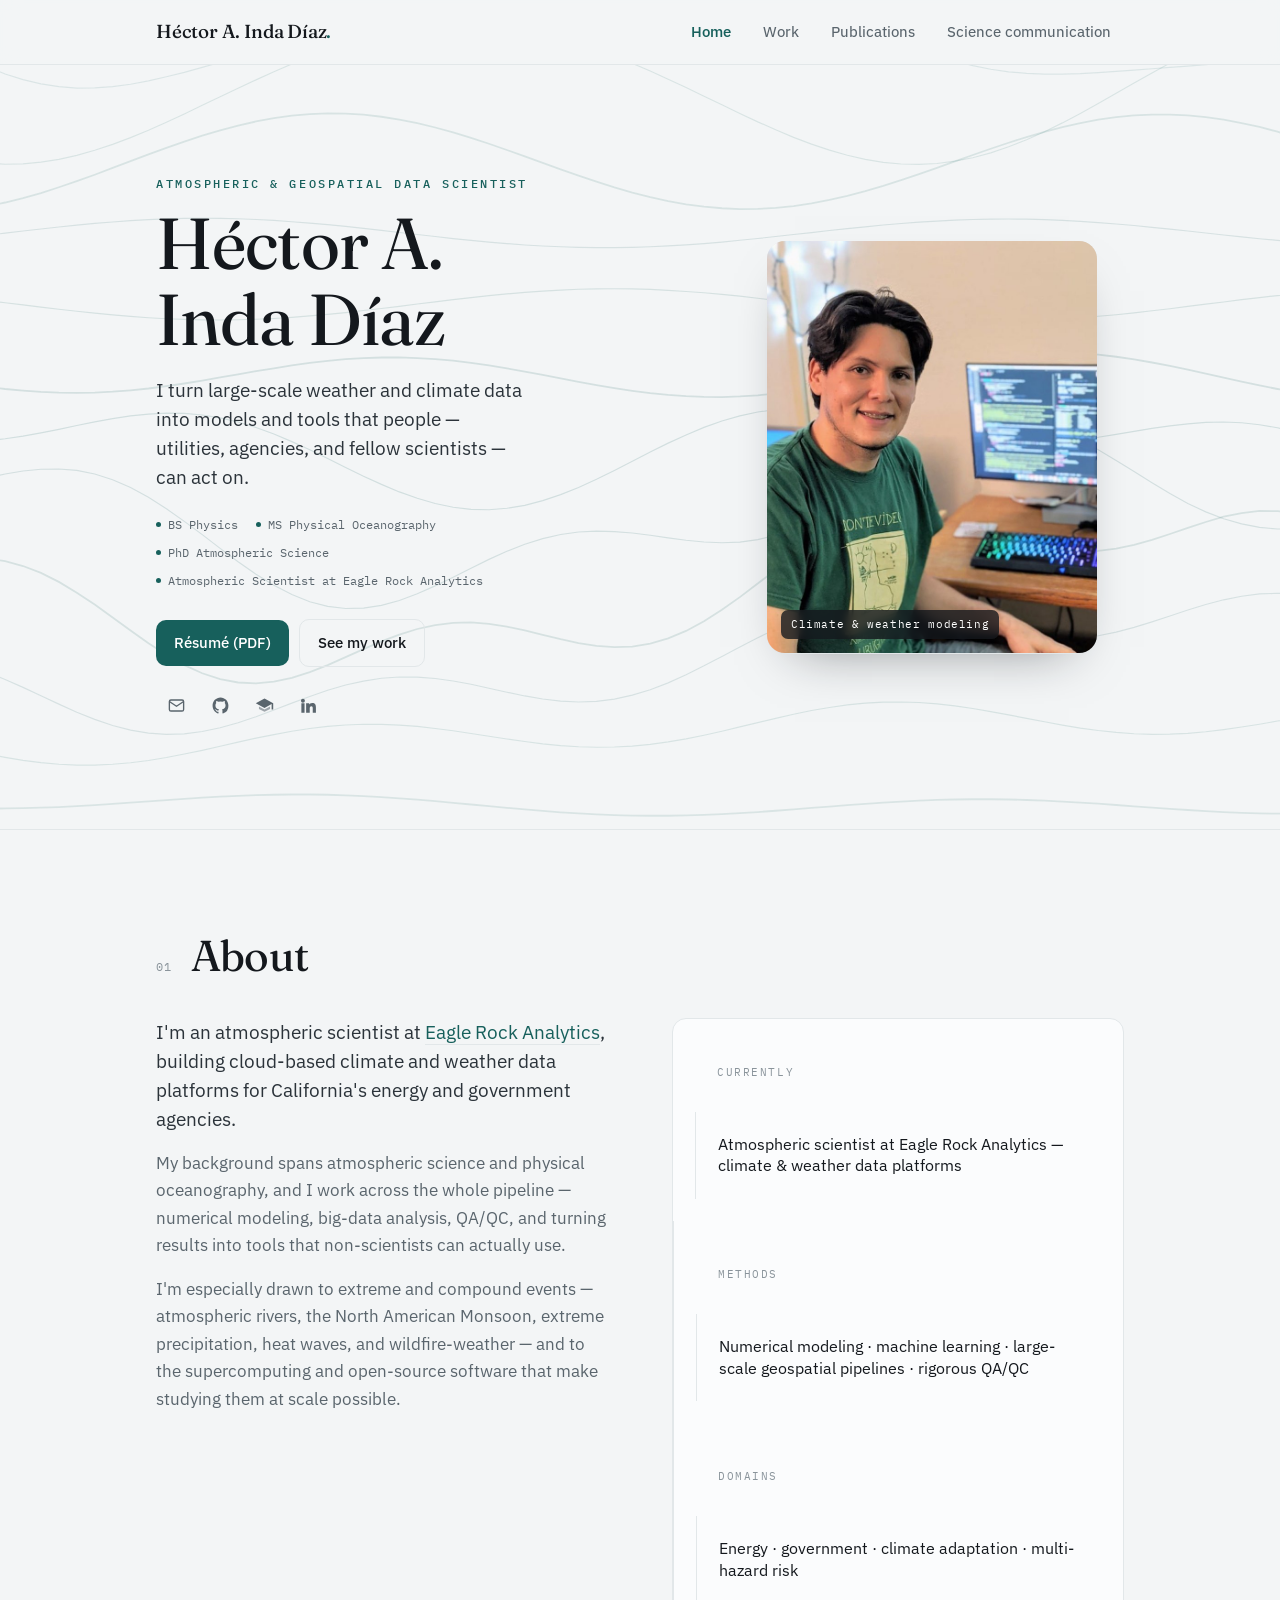
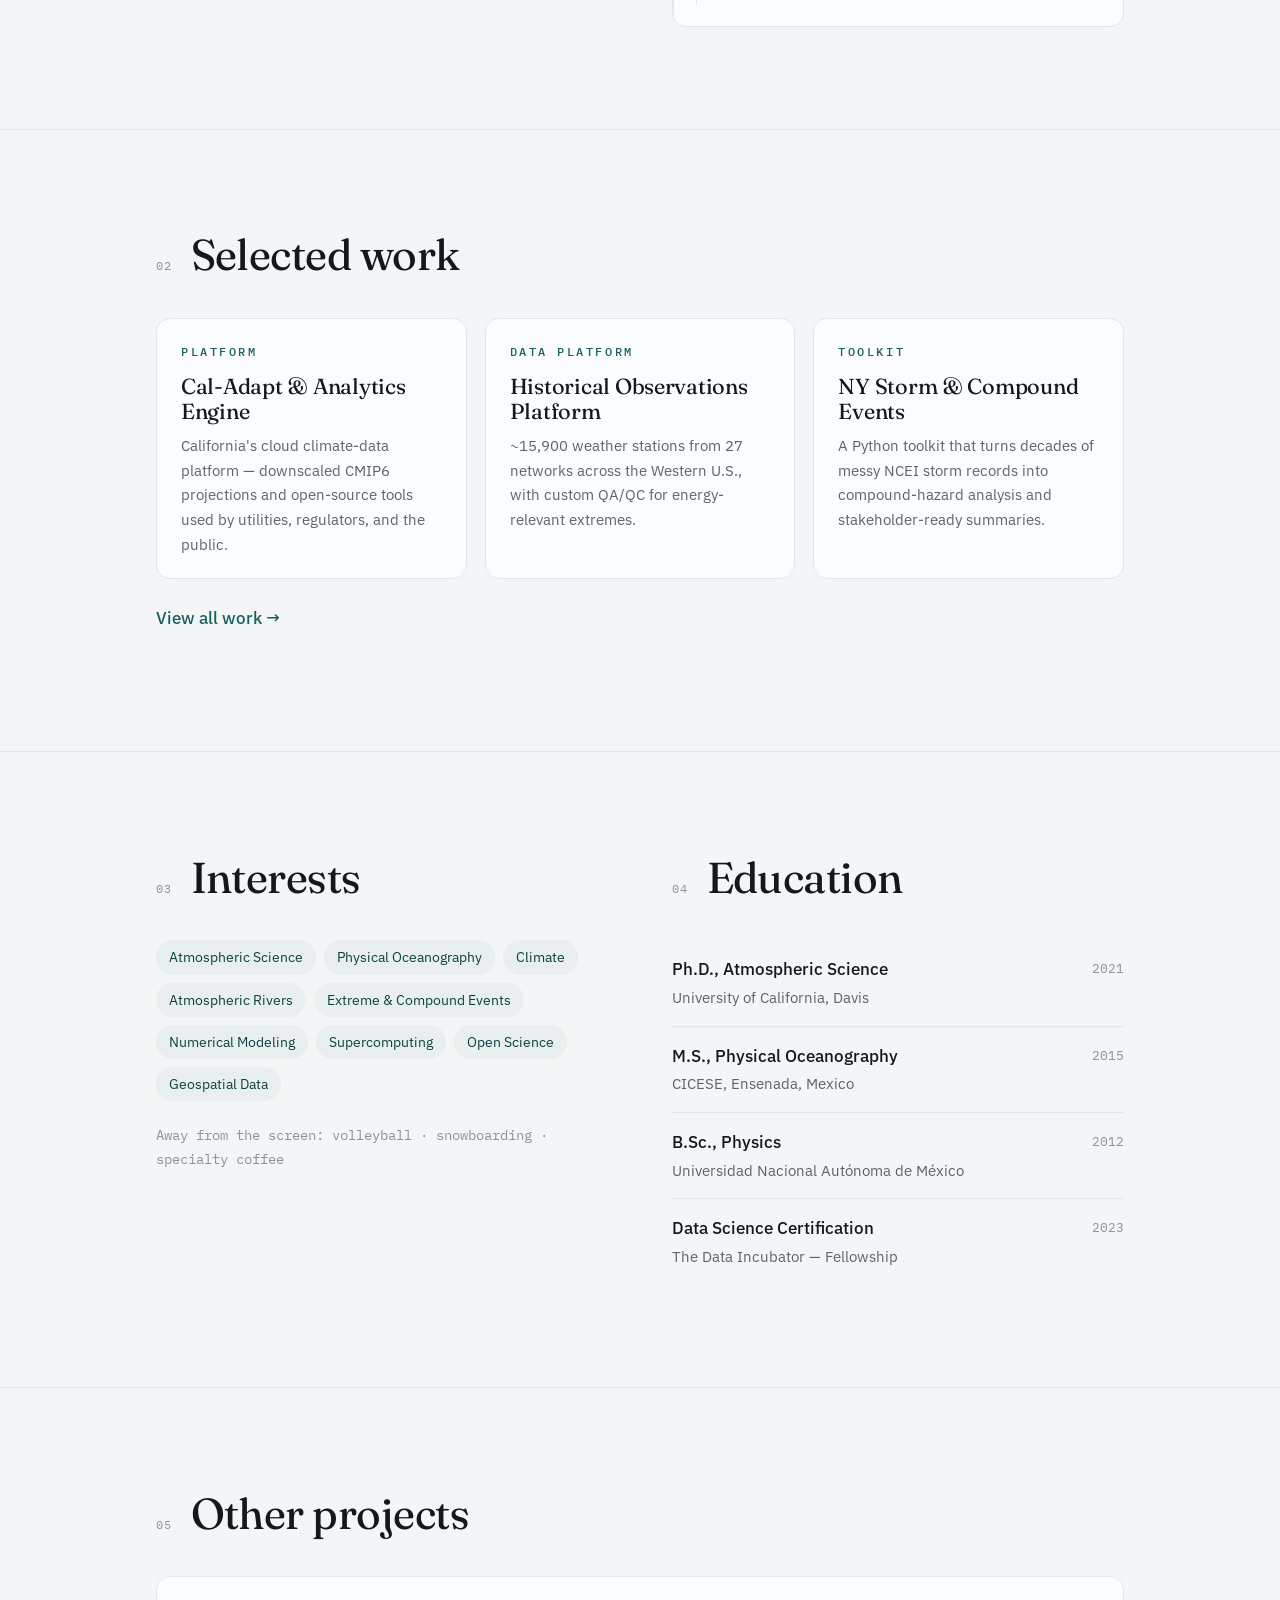
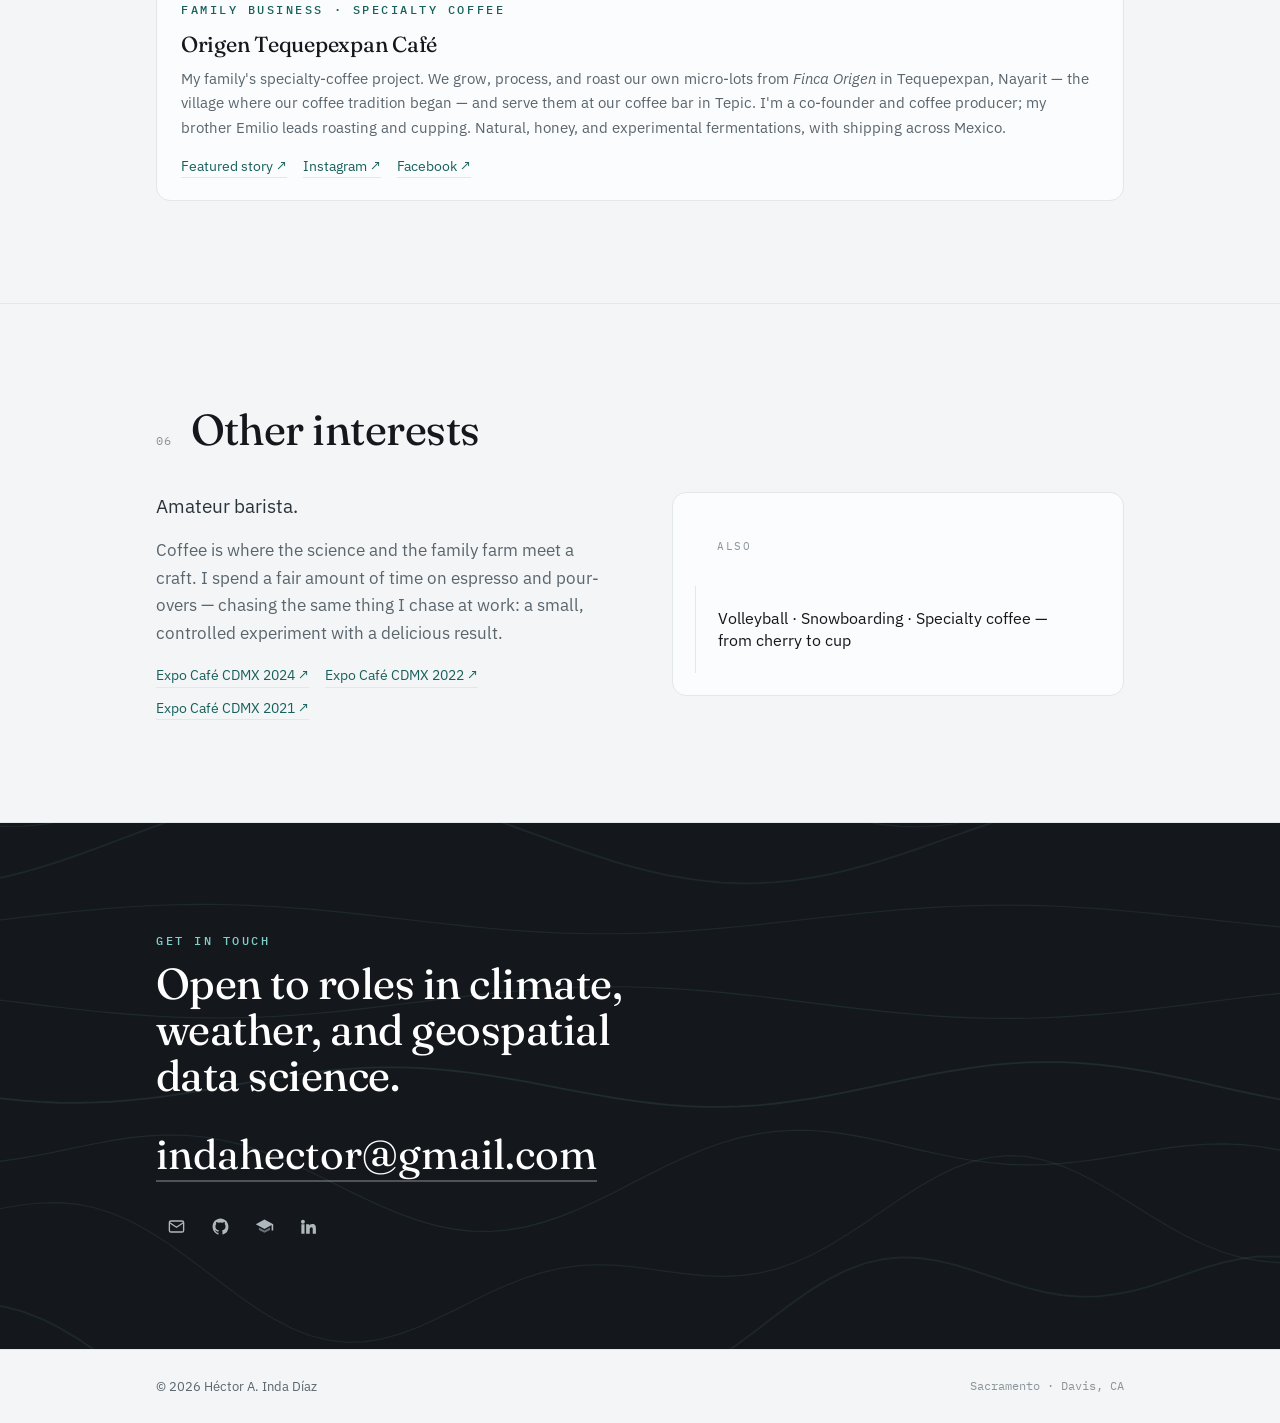
==== commit 6cc5fc65: "Small tweaks" ====
--- a/index.html
+++ b/index.html
@@ -140,18 +140,18 @@
       <div class="two-up">
         <div class="reveal">
           <p class="lead" style="max-width:42ch;color:#2b333a">Amateur barista.</p>
-          <p style="color:var(--slate)">Coffee is where the science and the family farm meet a craft. I spend a fair amount of time on espresso, pour-overs, and latte art — chasing the same thing I chase at work: a small, controlled experiment with a delicious result.</p>
+          <p style="color:var(--slate)">Coffee is where the science and the family farm meet a craft. I spend a fair amount of time on espresso and pour-overs — chasing the same thing I chase at work: a small, controlled experiment with a delicious result.</p>
           <div class="linklist">
-            <a href="https://www.instagram.com/stories/highlights/18035989631492737/?hl=en" target="_blank" rel="noopener">Latte art ↗</a>
-            <a href="https://www.instagram.com/stories/highlights/17891385401490586/?hl=en" target="_blank" rel="noopener">Brewing ↗</a>
-            <a href="https://www.instagram.com/p/CiVLR_qO-QA/?hl=en" target="_blank" rel="noopener">A favorite pour ↗</a>
-            <a href="https://www.facebook.com/photo.php?fbid=667133621339994&set=pb.100063566950868.-2207520000&type=3" target="_blank" rel="noopener">On Facebook ↗</a>
+            <a href="https://www.instagram.com/stories/highlights/18035989631492737/?hl=en" target="_blank" rel="noopener">Expo Café CDMX 2024 ↗</a>
+            <!-- <a href="https://www.instagram.com/stories/highlights/17891385401490586/?hl=en" target="_blank" rel="noopener">Brewing ↗</a> -->
+            <a href="https://www.instagram.com/p/CiVLR_qO-QA/?hl=en" target="_blank" rel="noopener">Expo Café CDMX 2022 ↗</a>
+            <a href="https://www.facebook.com/photo.php?fbid=667133621339994&set=pb.100063566950868.-2207520000&type=3" target="_blank" rel="noopener">Expo Café CDMX 2021 ↗</a>
           </div>
         </div>
         <div class="reveal">
           <div class="focus-list" style="grid-template-columns:1fr">
-            <div><div class="k">Also</div><div class="v">Volleyball · snowboarding</div></div>
-            <div><div class="k">Always</div><div class="v">Specialty coffee — from cherry to cup</div></div>
+            <div><div class="k">Also</div><div class="v">Volleyball · Snowboarding · Specialty coffee — from cherry to cup</div></div>
+            <!-- <div><div class="k">Always</div><div class="v">Specialty coffee — from cherry to cup</div></div> -->
           </div>
         </div>
       </div>
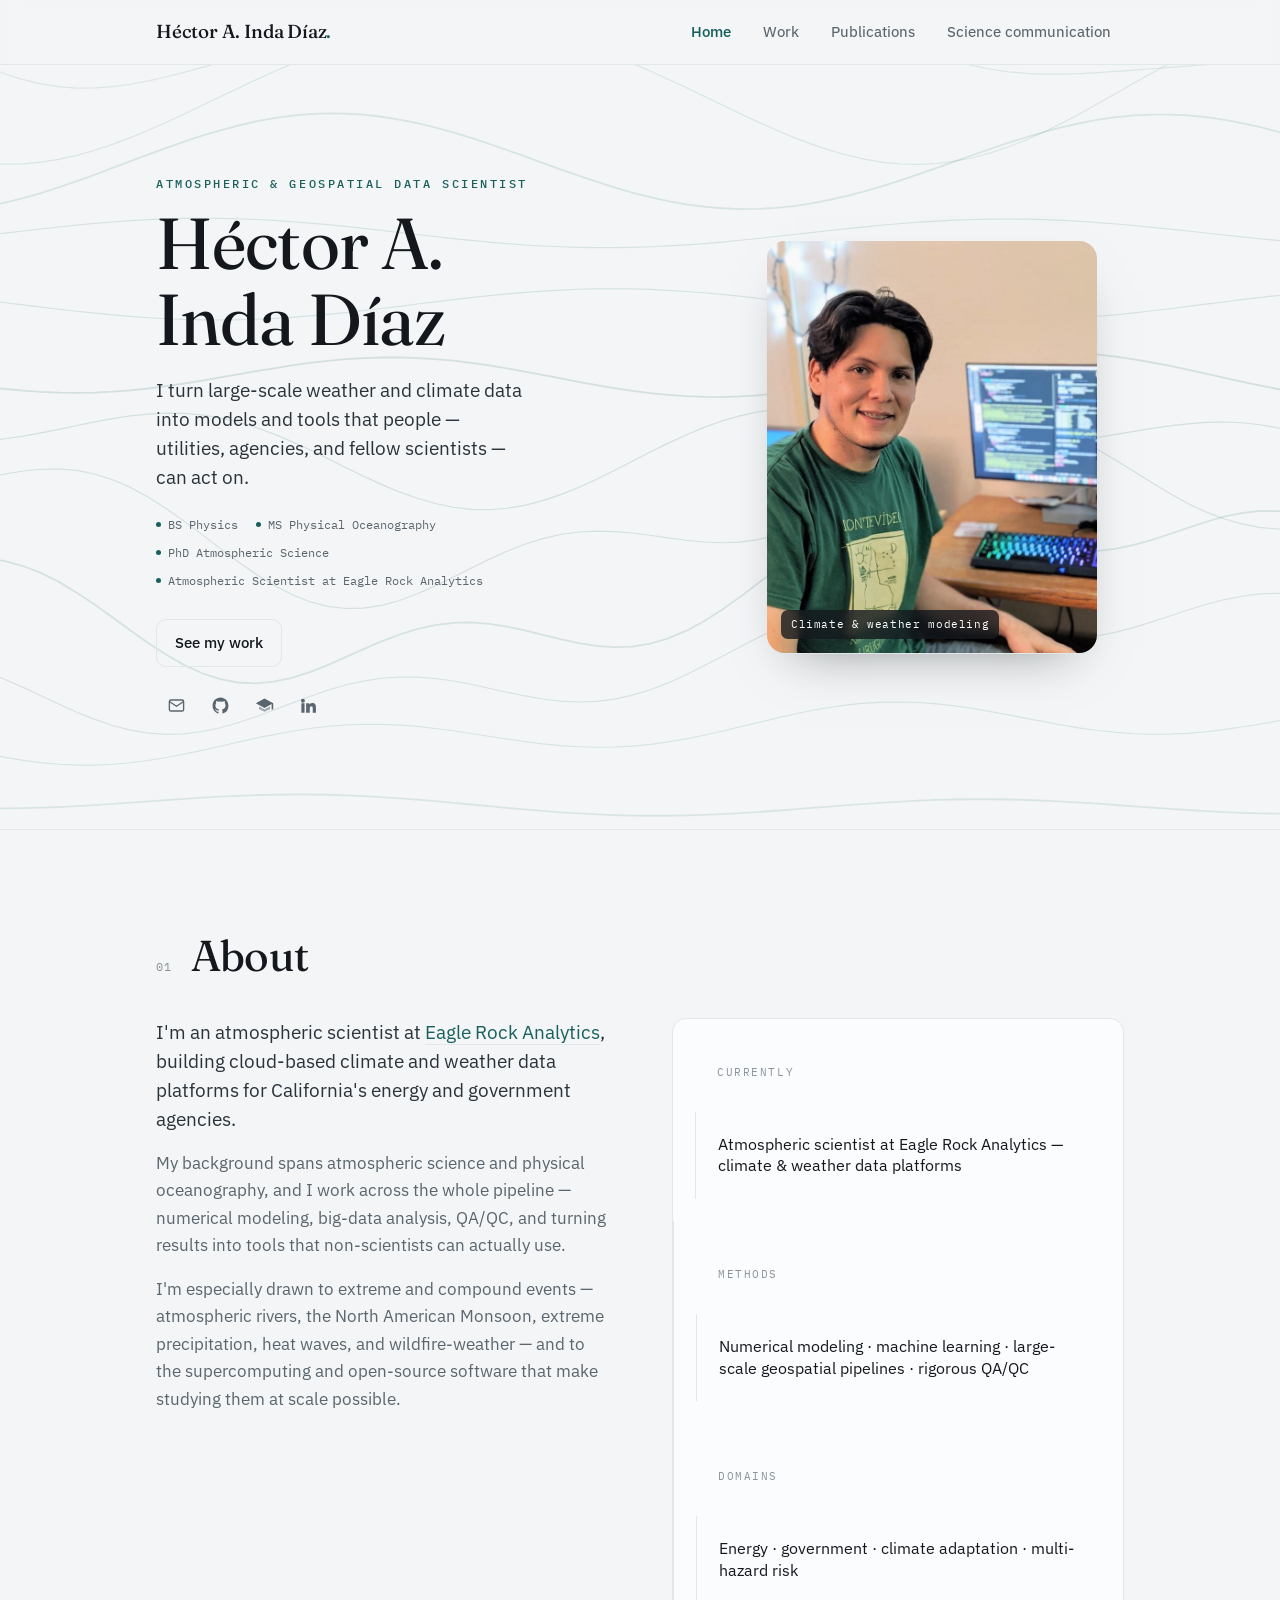
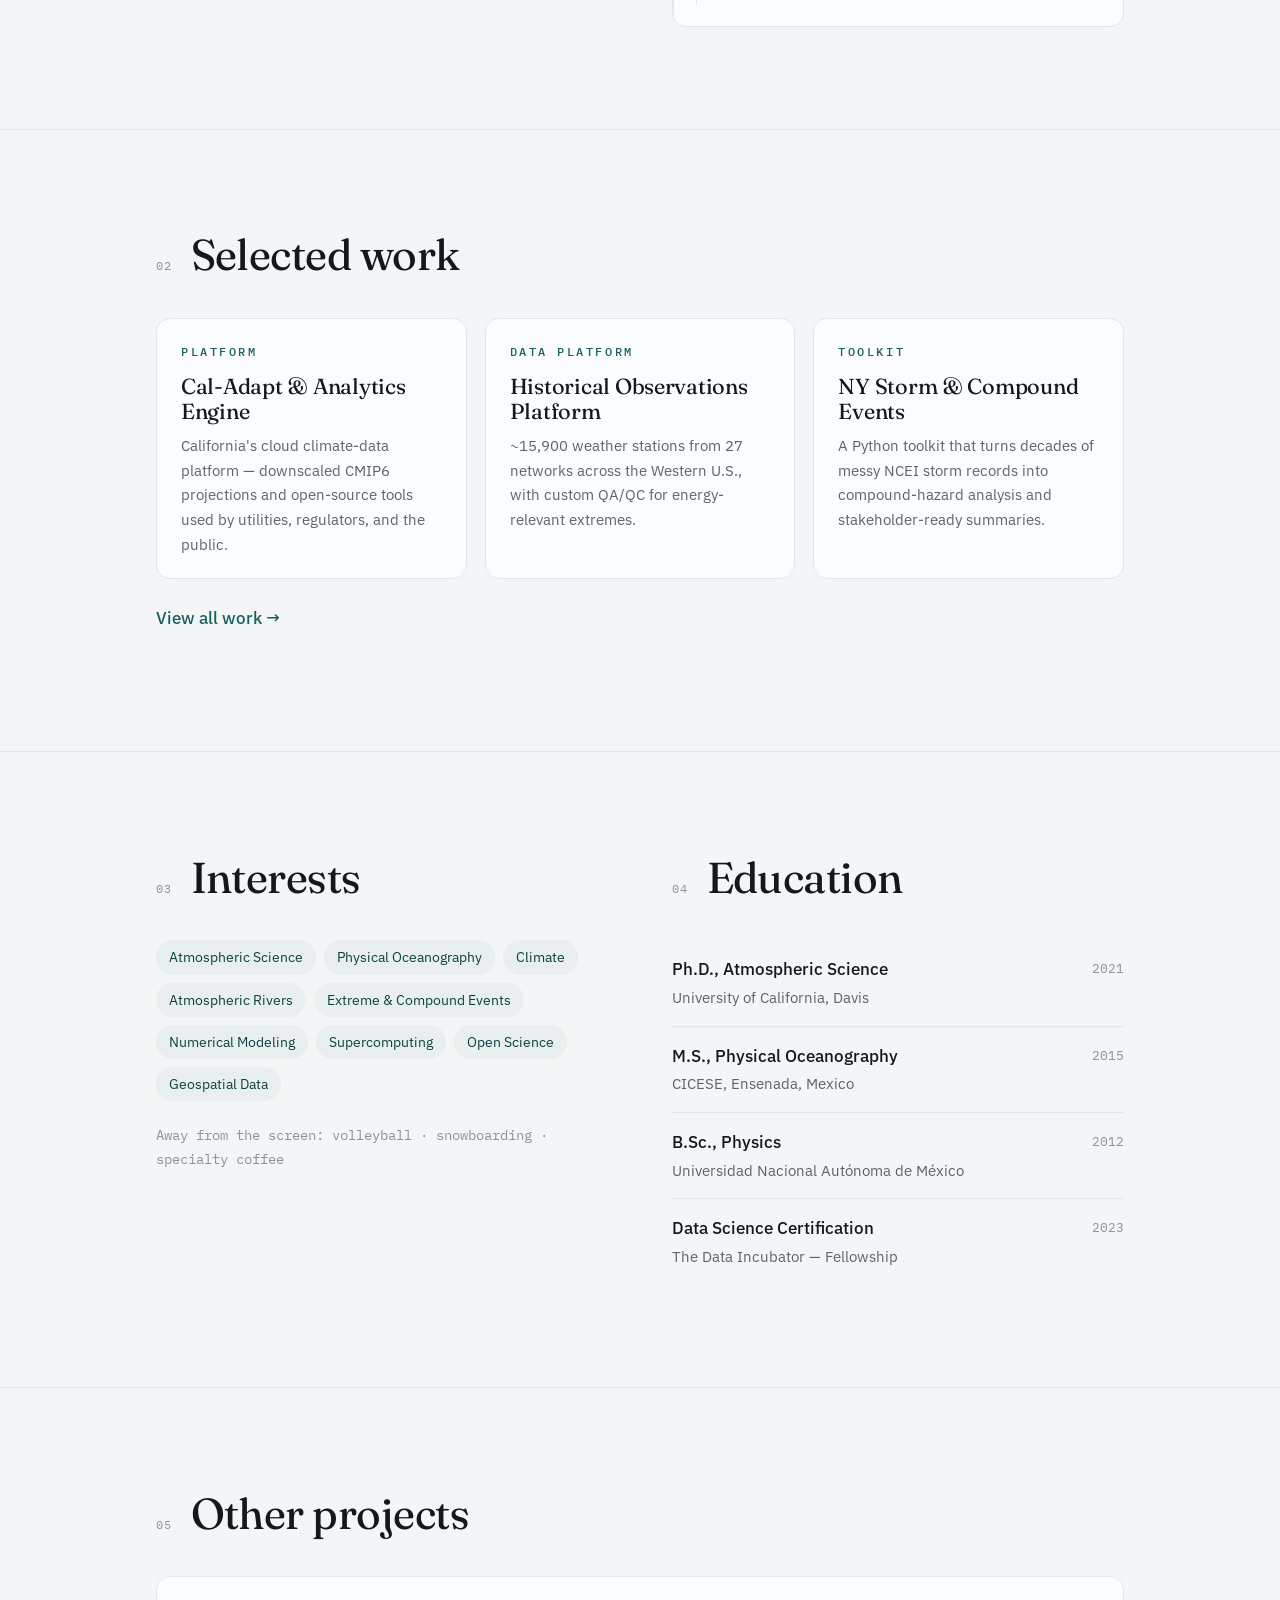
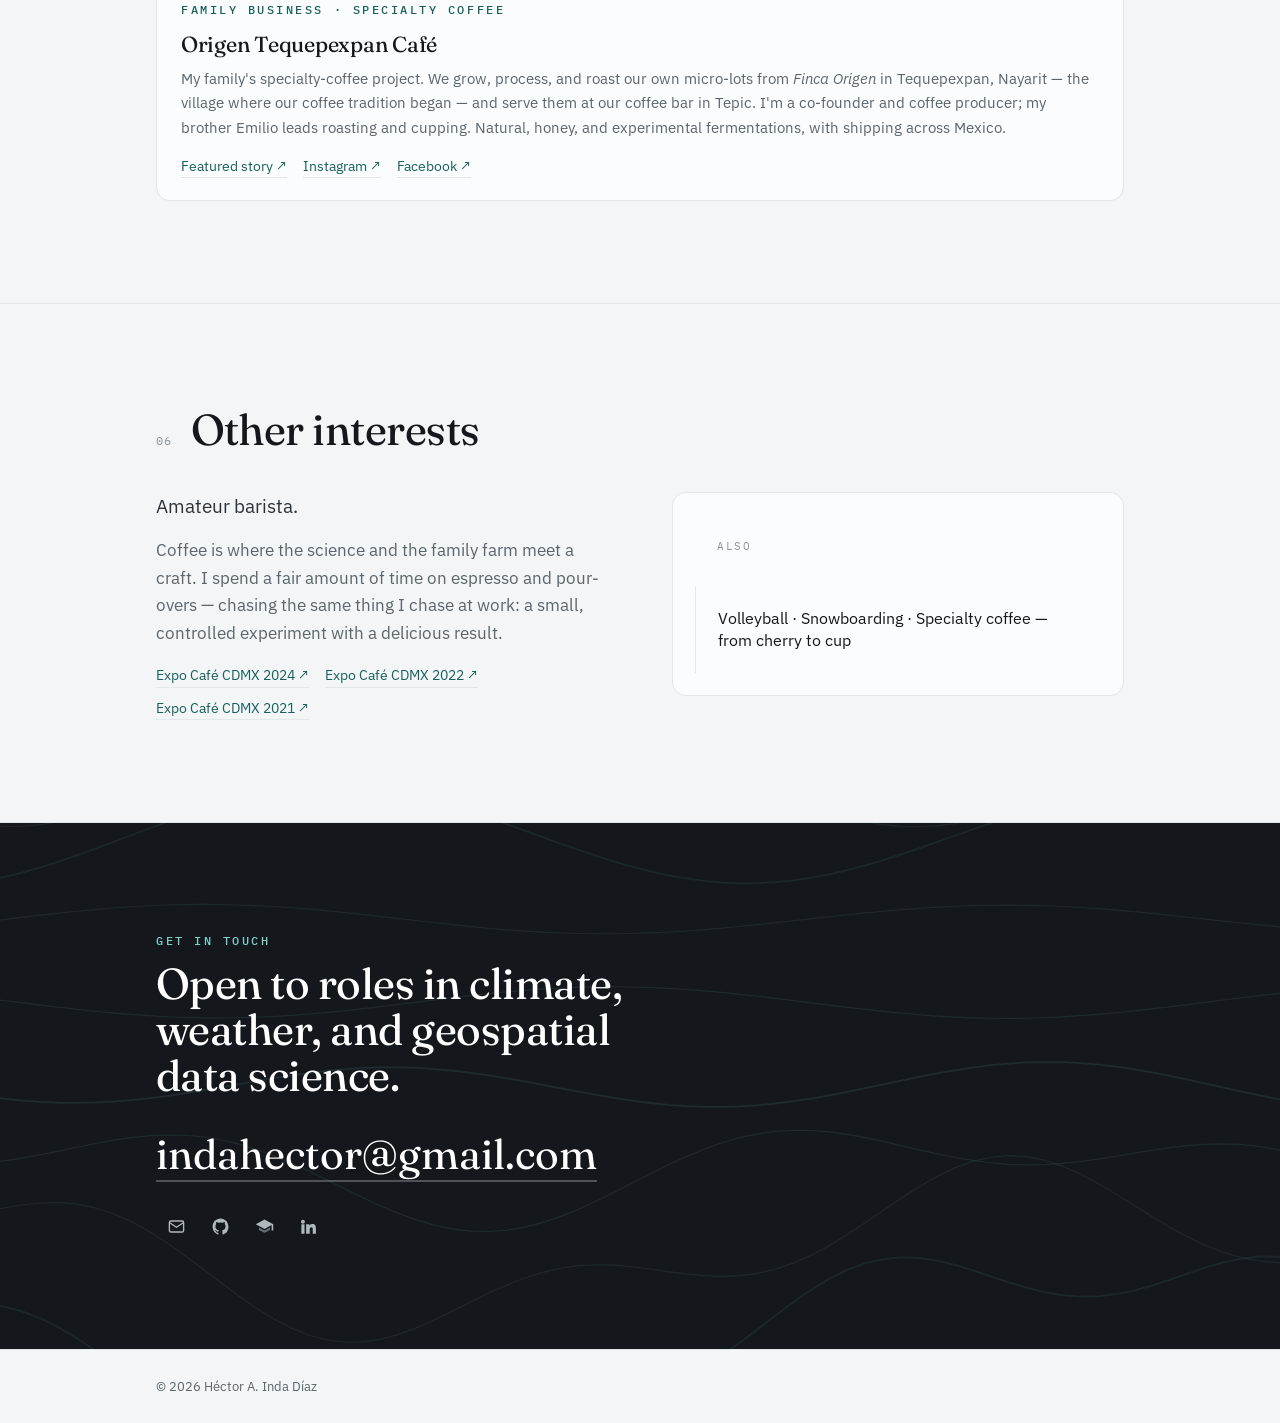
==== commit 5addfcc6: "footnote fixed" ====
--- a/index.html
+++ b/index.html
@@ -43,7 +43,7 @@
         </div>
         <div class="actions">
           <!-- <a class="btn btn-primary" href="assets/Resume_IndaDiaz.pdf" target="_blank" rel="noopener">Résumé (PDF)</a> -->
-          <a class="btn btn-primary" href="assets/0.pdf" target="_blank" rel="noopener">Résumé (PDF)</a>
+          <!-- <a class="btn btn-primary" href="assets/0.pdf" target="_blank" rel="noopener">Résumé (PDF)</a> -->
           <a class="btn btn-ghost" href="work.html">See my work</a>
         </div>
         <div class="iconrow"><a href="mailto:indahector@gmail.com"  aria-label="Email" title="Email"><svg viewBox="0 0 24 24" fill="none" stroke="currentColor" stroke-width="1.7"><rect x="3" y="5" width="18" height="14" rx="2"/><path d="m3 7 9 6 9-6"/></svg></a><a href="https://github.com/indahector" target=_blank rel=noopener aria-label="GitHub" title="GitHub"><svg viewBox="0 0 24 24" fill="currentColor"><path d="M12 2C6.48 2 2 6.58 2 12.25c0 4.53 2.87 8.37 6.84 9.73.5.1.68-.22.68-.49 0-.24-.01-.88-.01-1.73-2.78.62-3.37-1.37-3.37-1.37-.46-1.18-1.11-1.5-1.11-1.5-.91-.64.07-.62.07-.62 1 .07 1.53 1.06 1.53 1.06.89 1.57 2.34 1.12 2.91.86.09-.66.35-1.12.63-1.38-2.22-.26-4.56-1.14-4.56-5.07 0-1.12.39-2.03 1.03-2.75-.1-.26-.45-1.3.1-2.71 0 0 .84-.28 2.75 1.05a9.3 9.3 0 0 1 5 0c1.91-1.33 2.75-1.05 2.75-1.05.55 1.41.2 2.45.1 2.71.64.72 1.03 1.63 1.03 2.75 0 3.94-2.34 4.81-4.57 5.06.36.32.68.94.68 1.9 0 1.37-.01 2.48-.01 2.82 0 .27.18.6.69.49A10.02 10.02 0 0 0 22 12.25C22 6.58 17.52 2 12 2Z"/></svg></a><a href="https://scholar.google.com/citations?user=MBdNFm0AAAAJ" target=_blank rel=noopener aria-label="Google Scholar" title="Google Scholar"><svg viewBox="0 0 24 24" fill="currentColor"><path d="M12 3 1 9l11 6 9-4.91V17h2V9L12 3Z"/><path d="M5 13.18v3.32L12 20l7-3.5v-3.32L12 17l-7-3.82Z" opacity=".55"/></svg></a><a href="https://www.linkedin.com/in/indahector" target=_blank rel=noopener aria-label="LinkedIn" title="LinkedIn"><svg viewBox="0 0 24 24" fill="currentColor"><path d="M4.98 3.5a2.5 2.5 0 1 1 0 5 2.5 2.5 0 0 1 0-5ZM3 9h4v12H3V9Zm6 0h3.8v1.64h.05c.53-.95 1.83-1.95 3.76-1.95 4.02 0 4.76 2.5 4.76 5.76V21h-4v-5.3c0-1.27-.02-2.9-1.77-2.9-1.77 0-2.04 1.38-2.04 2.8V21H9V9Z"/></svg></a></div>
@@ -172,7 +172,7 @@
 <footer class="foot">
   <div class="wrap foot-in">
     <span>© <span data-year>2026</span> Héctor A. Inda Díaz</span>
-    <span class="mono">Sacramento · Davis, CA</span>
+    <!-- <span class="mono">Sacramento · Davis, CA</span> -->
   </div>
 </footer>
 <script src="script.js"></script>
